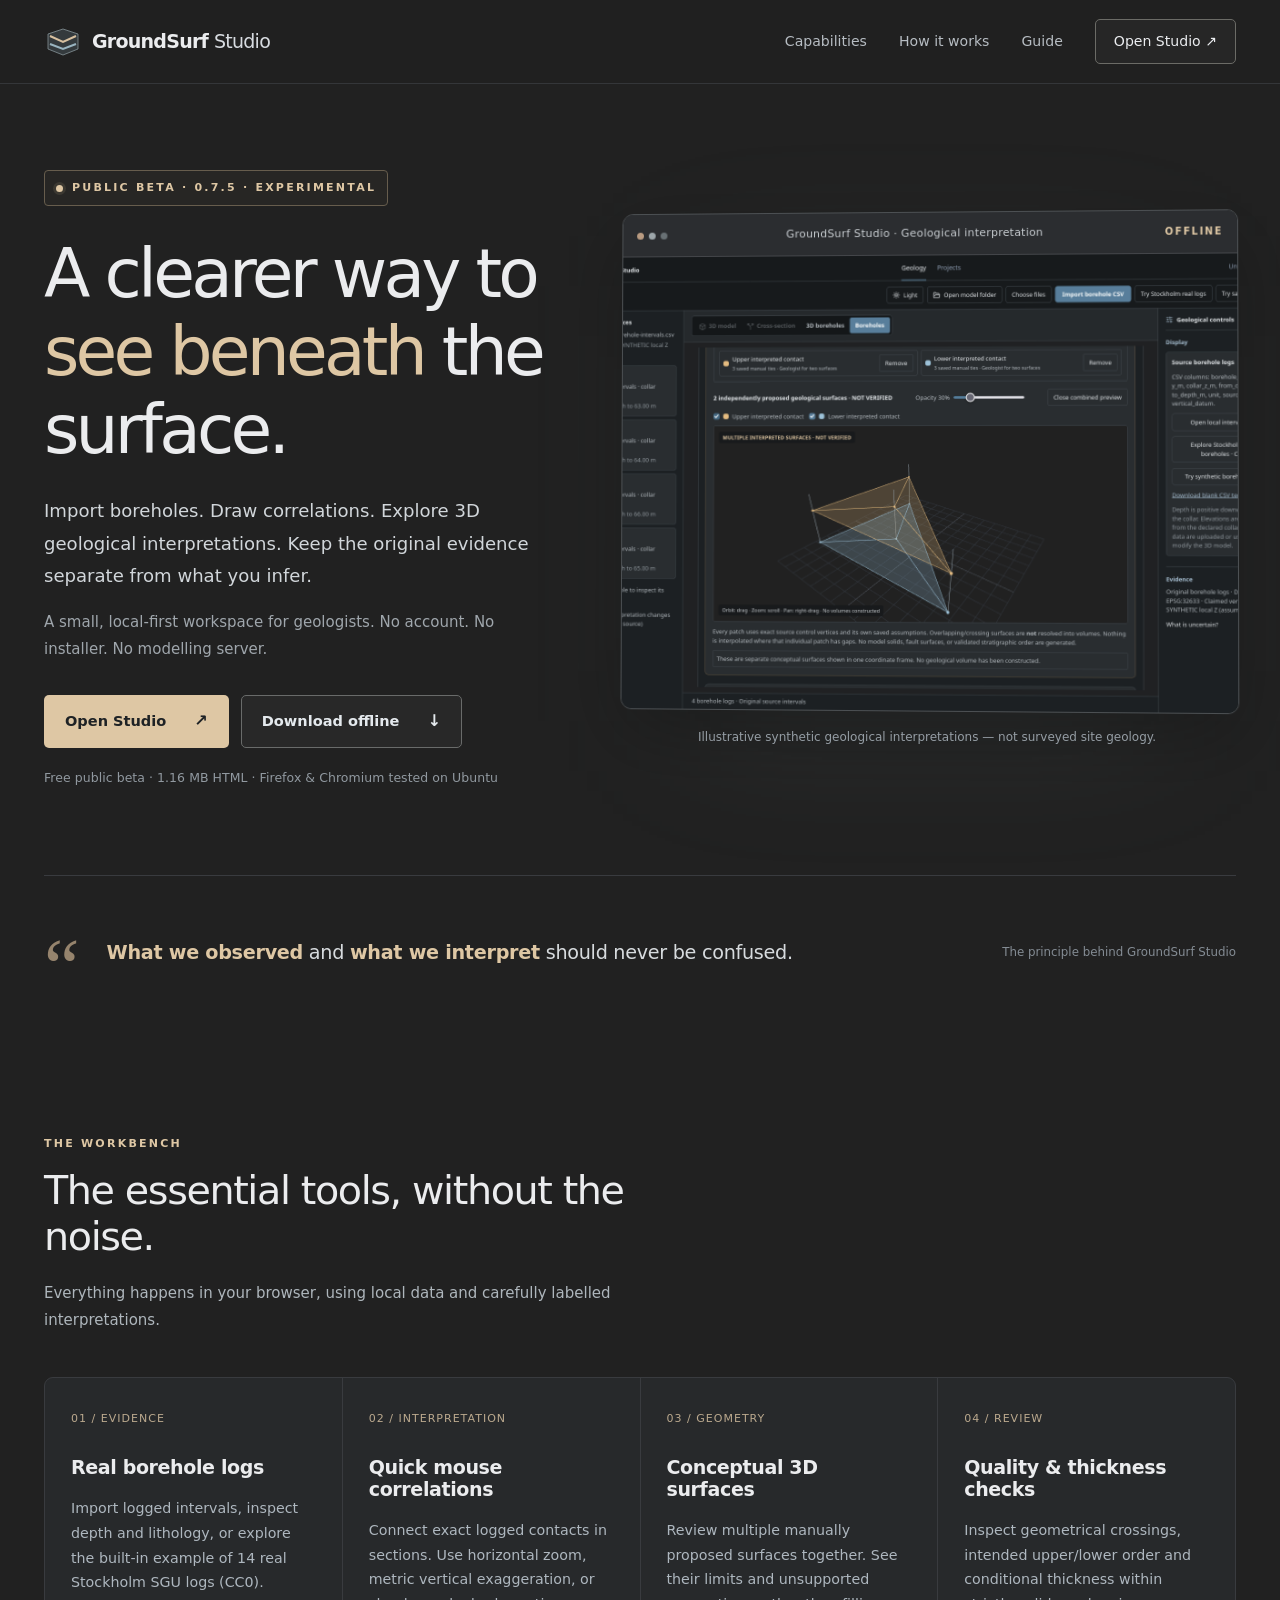
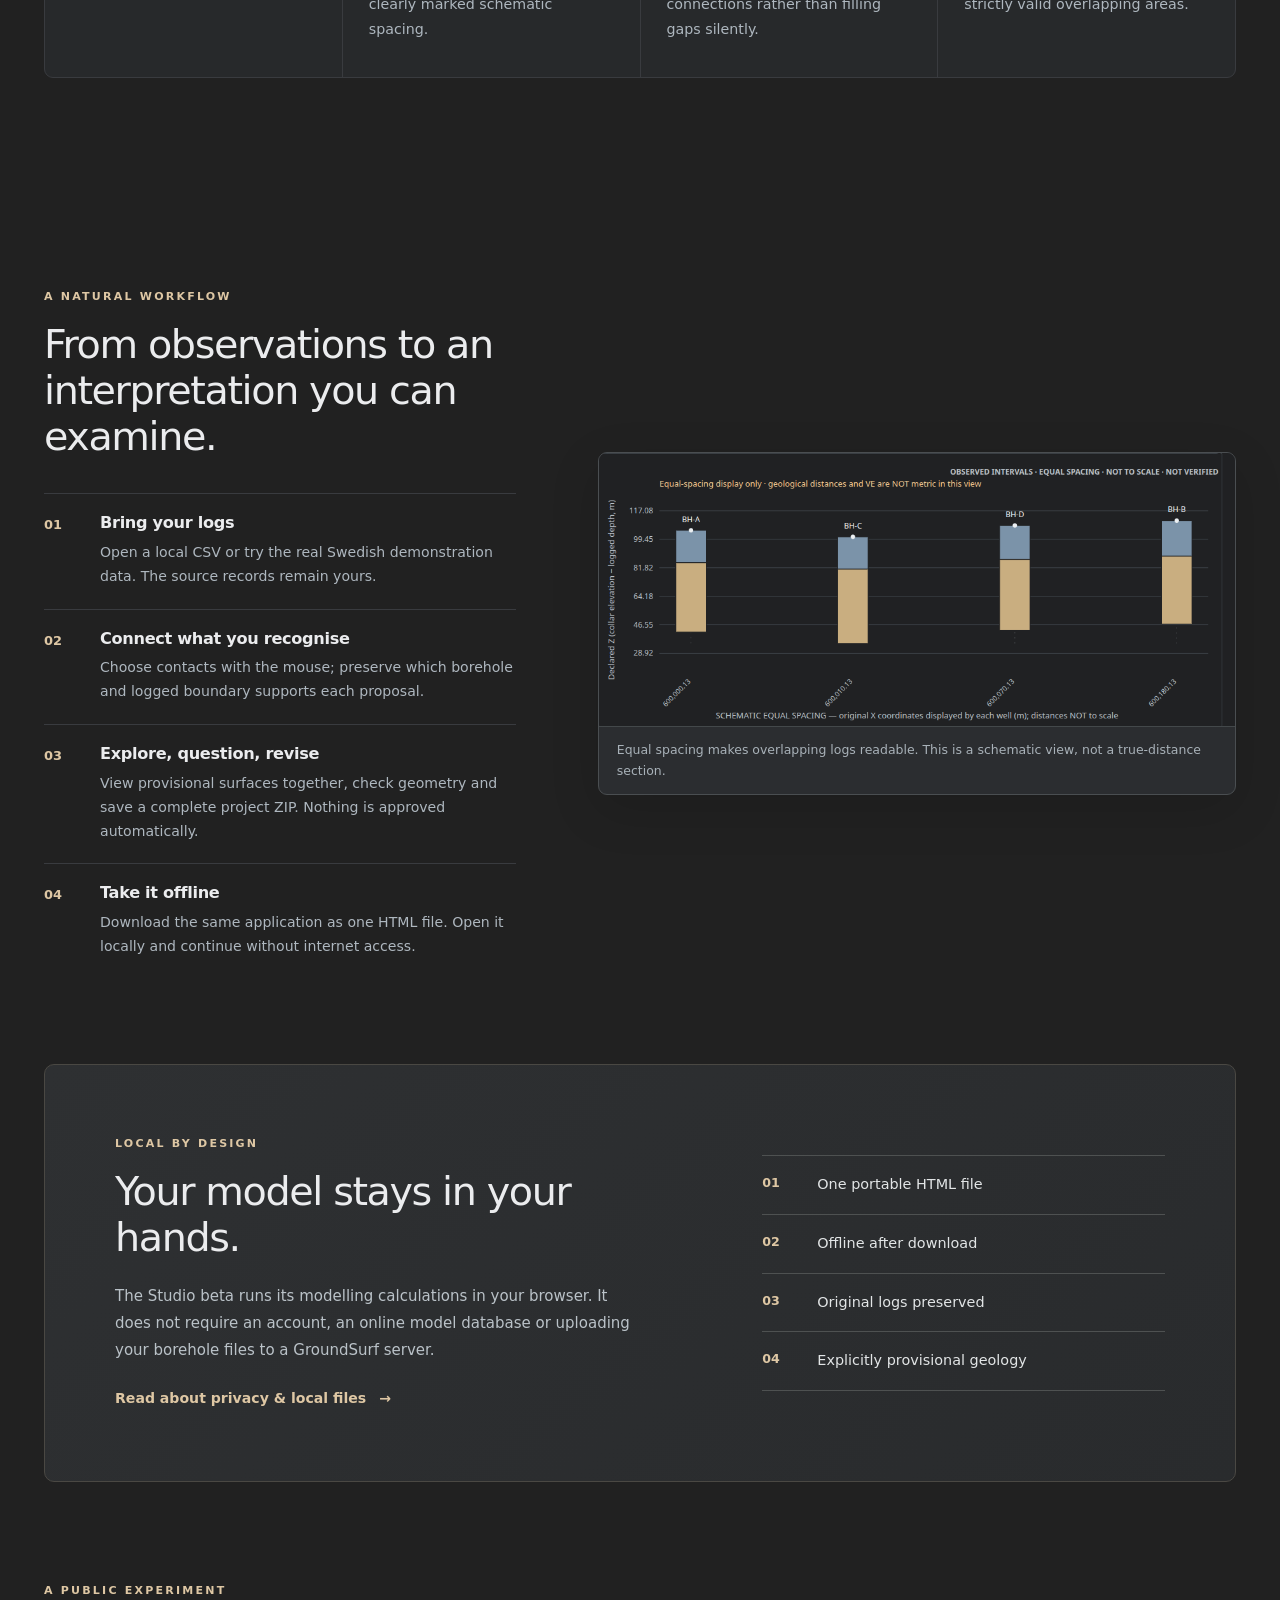
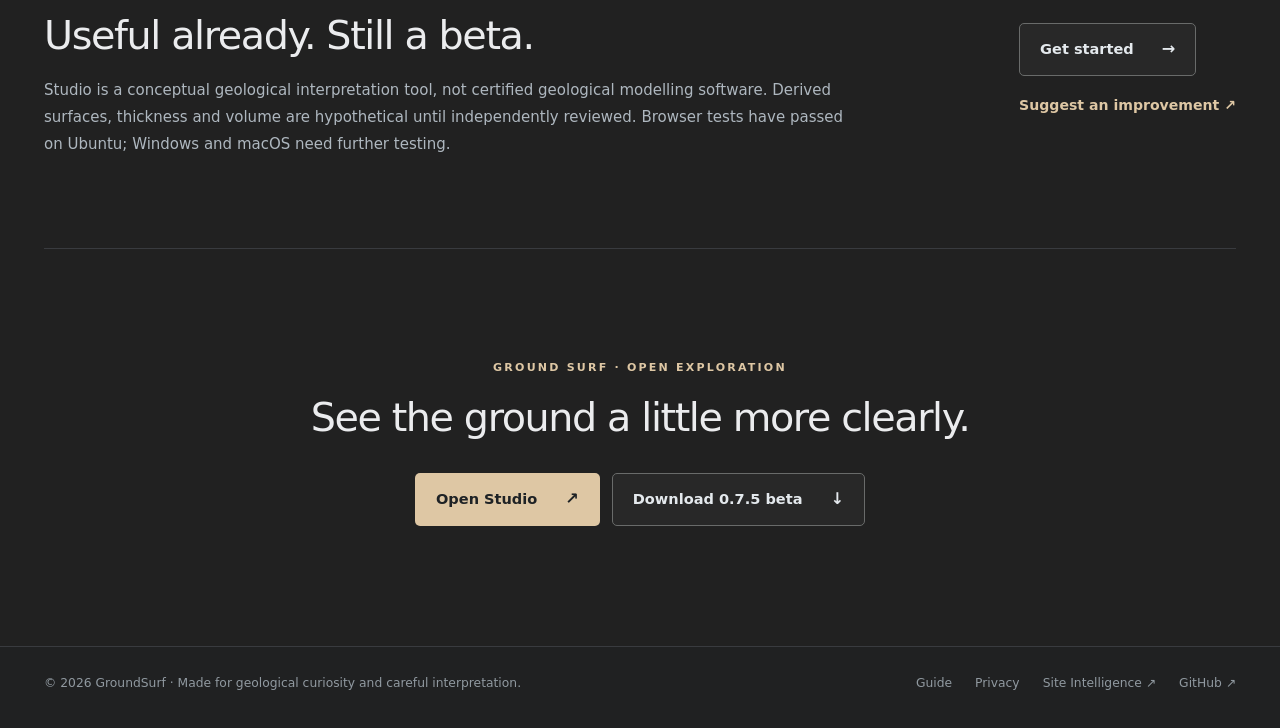
==== index.html @ 34f212cb "launch: GroundSurf Studio 0.7.5 public beta website and offline app" ====
<!doctype html>
<html lang="en">
<head>
  <meta charset="utf-8">
  <meta name="viewport" content="width=device-width,initial-scale=1">
  <meta name="color-scheme" content="dark">
  <meta name="theme-color" content="#212121">
  <meta name="description" content="GroundSurf Studio: a free, offline-first geological workbench for real boreholes, manual correlation, conceptual 3D surfaces and careful interpretation.">
  <meta property="og:type" content="website">
  <meta property="og:title" content="GroundSurf Studio — Geological modelling, made approachable">
  <meta property="og:description" content="A lightweight, offline-first geological interpretation workbench. Open in your browser or download one HTML file.">
  <title>GroundSurf Studio — Geological modelling, made approachable</title>
  <link rel="icon" href="assets/icon.svg" type="image/svg+xml">
  <link rel="stylesheet" href="assets/site.css">
</head>
<body>
  <a class="skip-link" href="#main">Skip to content</a>
  <header class="topbar">
    <div class="shell nav-shell">
      <a class="brand" href="./" aria-label="GroundSurf Studio home">
        <span class="brand-mark" aria-hidden="true"><svg viewBox="0 0 38 38" width="38" height="38"><path d="M4 11 19 6l15 5v15l-15 6L4 26z" fill="#343a3d" stroke="#879399" stroke-width=".8"/><path d="m6 13 13 6 13-6" stroke="#d7c0a0" stroke-width="2" fill="none"/><path d="m6 21 13 5 13-5" stroke="#99b4c0" stroke-width="2" fill="none"/></svg></span>
        <span class="brand-name">GroundSurf <span>Studio</span></span>
      </a>
      <nav class="nav-links" aria-label="Main navigation">
        <a href="#capabilities">Capabilities</a>
        <a href="#workflow">How it works</a>
        <a href="guide/">Guide</a>
        <a class="nav-launch" href="app/">Open Studio <span aria-hidden="true">↗</span></a>
      </nav>
    </div>
  </header>

  <main id="main">
    <section class="hero shell" aria-labelledby="hero-title">
      <div class="hero-text">
        <div class="eyebrow"><span class="status-dot" aria-hidden="true"></span> PUBLIC BETA · 0.7.5 · EXPERIMENTAL</div>
        <h1 id="hero-title">A clearer way to <em>see beneath</em> the surface.</h1>
        <p class="hero-lead">Import boreholes. Draw correlations. Explore 3D geological interpretations. Keep the original evidence separate from what you infer.</p>
        <p class="hero-aside">A small, local-first workspace for geologists. No account. No installer. No modelling server.</p>
        <div class="action-row">
          <a class="button button-primary" href="app/">Open Studio <span aria-hidden="true">↗</span></a>
          <a class="button button-secondary" download="GroundSurf-Studio-0.7.5-beta.html" href="download/GroundSurf-Studio-0.7.5-beta.html">Download offline <span aria-hidden="true">↓</span></a>
        </div>
        <p class="micro">Free public beta · 1.16 MB HTML · Firefox &amp; Chromium tested on Ubuntu</p>
      </div>
      <div class="hero-visual" aria-label="GroundSurf Studio preview">
        <div class="visual-window">
          <div class="window-bar"><span class="traffic-dots" aria-hidden="true"><i></i><i></i><i></i></span><span>GroundSurf Studio · Geological interpretation</span><span class="window-state">OFFLINE</span></div>
          <img src="assets/hero-surfaces.png" alt="Screenshot of GroundSurf Studio displaying separate conceptual geological surfaces, geometry warnings and thickness analysis in its dark interface." width="1570" height="1000" loading="eager" decoding="async">
        </div>
        <p class="visual-caption">Illustrative synthetic geological interpretations — not surveyed site geology.</p>
      </div>
    </section>

    <div class="shell separator" role="presentation"></div>
    <section class="principle shell" aria-label="Studio principle">
      <span class="quote-symbol" aria-hidden="true">“</span>
      <p><strong>What we observed</strong> and <strong>what we interpret</strong> should never be confused.</p>
      <span class="principle-aside">The principle behind GroundSurf Studio</span>
    </section>

    <section class="section shell" id="capabilities" aria-labelledby="capabilities-title">
      <div class="section-heading"><p class="overline">THE WORKBENCH</p><h2 id="capabilities-title">The essential tools, without the noise.</h2><p>Everything happens in your browser, using local data and carefully labelled interpretations.</p></div>
      <div class="feature-grid">
        <article class="feature"><span class="feature-index">01 / Evidence</span><h3>Real borehole logs</h3><p>Import logged intervals, inspect depth and lithology, or explore the built-in example of 14 real Stockholm SGU logs (CC0).</p></article>
        <article class="feature"><span class="feature-index">02 / Interpretation</span><h3>Quick mouse correlations</h3><p>Connect exact logged contacts in sections. Use horizontal zoom, metric vertical exaggeration, or clearly marked schematic spacing.</p></article>
        <article class="feature"><span class="feature-index">03 / Geometry</span><h3>Conceptual 3D surfaces</h3><p>Review multiple manually proposed surfaces together. See their limits and unsupported connections rather than filling gaps silently.</p></article>
        <article class="feature"><span class="feature-index">04 / Review</span><h3>Quality &amp; thickness checks</h3><p>Inspect geometrical crossings, intended upper/lower order and conditional thickness within strictly valid overlapping areas.</p></article>
      </div>
    </section>

    <section class="section section-split shell" id="workflow" aria-labelledby="workflow-title">
      <div class="split-copy">
        <p class="overline">A NATURAL WORKFLOW</p>
        <h2 id="workflow-title">From observations to an interpretation you can examine.</h2>
        <div class="step"><span>01</span><div><h3>Bring your logs</h3><p>Open a local CSV or try the real Swedish demonstration data. The source records remain yours.</p></div></div>
        <div class="step"><span>02</span><div><h3>Connect what you recognise</h3><p>Choose contacts with the mouse; preserve which borehole and logged boundary supports each proposal.</p></div></div>
        <div class="step"><span>03</span><div><h3>Explore, question, revise</h3><p>View provisional surfaces together, check geometry and save a complete project ZIP. Nothing is approved automatically.</p></div></div>
        <div class="step"><span>04</span><div><h3>Take it offline</h3><p>Download the same application as one HTML file. Open it locally and continue without internet access.</p></div></div>
      </div>
      <figure class="workflow-figure">
        <img src="assets/section-preview.png" alt="Example borehole correlation section with evenly spaced synthetic boreholes and the clear schematic, not-to-scale warning." loading="lazy" width="1000" height="540">
        <figcaption>Equal spacing makes overlapping logs readable. This is a schematic view, not a true-distance section.</figcaption>
      </figure>
    </section>

    <section class="section assurance shell" aria-labelledby="assurance-title">
      <div class="assurance-copy"><p class="overline">LOCAL BY DESIGN</p><h2 id="assurance-title">Your model stays in your hands.</h2><p>The Studio beta runs its modelling calculations in your browser. It does not require an account, an online model database or uploading your borehole files to a GroundSurf server.</p><a class="inline-link" href="privacy/">Read about privacy &amp; local files <span aria-hidden="true">→</span></a></div>
      <div class="assurance-points">
        <div><strong>01</strong><span>One portable HTML file</span></div>
        <div><strong>02</strong><span>Offline after download</span></div>
        <div><strong>03</strong><span>Original logs preserved</span></div>
        <div><strong>04</strong><span>Explicitly provisional geology</span></div>
      </div>
    </section>

    <section class="beta-note shell" aria-labelledby="beta-title">
      <div><p class="overline">A PUBLIC EXPERIMENT</p><h2 id="beta-title">Useful already. Still a beta.</h2><p>Studio is a conceptual geological interpretation tool, not certified geological modelling software. Derived surfaces, thickness and volume are hypothetical until independently reviewed. Browser tests have passed on Ubuntu; Windows and macOS need further testing.</p></div>
      <div class="beta-links"><a class="button button-secondary" href="guide/">Get started <span aria-hidden="true">→</span></a><a class="inline-link" href="https://github.com/wtzet-eng/groundsurf-studio-web/issues" target="_blank" rel="noopener noreferrer">Suggest an improvement ↗</a></div>
    </section>

    <section class="final-cta shell"><p class="overline">GROUND SURF · OPEN EXPLORATION</p><h2>See the ground a little more clearly.</h2><div class="action-row action-row-center"><a class="button button-primary" href="app/">Open Studio <span aria-hidden="true">↗</span></a><a class="button button-secondary" download="GroundSurf-Studio-0.7.5-beta.html" href="download/GroundSurf-Studio-0.7.5-beta.html">Download 0.7.5 beta <span aria-hidden="true">↓</span></a></div></section>
  </main>

  <footer class="footer"><div class="shell footer-content"><span>© <span id="year">2026</span> GroundSurf · Made for geological curiosity and careful interpretation.</span><nav aria-label="Footer navigation"><a href="guide/">Guide</a><a href="privacy/">Privacy</a><a href="https://groundsurf.net" target="_blank" rel="noopener noreferrer">Site Intelligence ↗</a><a href="https://github.com/wtzet-eng/groundsurf-studio-web" target="_blank" rel="noopener noreferrer">GitHub ↗</a></nav></div></footer>
</body>
</html>
---- assets/site.css ----
:root{color-scheme:dark;--ground:#212121;--ink:#ebecee;--muted:#b1b5bb;--quiet:#858c94;--line:#393b3f;--panel:#27292c;--panel2:#2d3034;--soft:#34383b;--sand:#dec7a4;--blue:#abc6d6;--shadow:0 24px 72px #00000040;font-family:Inter,"Segoe UI",system-ui,-apple-system,BlinkMacSystemFont,sans-serif;-webkit-font-smoothing:antialiased;text-rendering:optimizeLegibility;font-optical-sizing:auto}
*,*:before,*:after{box-sizing:border-box}
html{scroll-behavior:smooth;scroll-padding-top:90px}
body{margin:0;min-width:320px;background:var(--ground);color:var(--ink);line-height:1.65;font-size:15px}
h1,h2,h3,p,figure{margin:0}
h1,h2,h3{line-height:1.15;font-weight:530;letter-spacing:-.035em}
h1{font-size:clamp(3rem,5.3vw,5.8rem);letter-spacing:-.055em}
h2{font-size:clamp(2rem,3.1vw,3.25rem)}
h3{font-size:1.19rem;letter-spacing:-.02em}
a{color:inherit;text-decoration:none}
a:hover{text-decoration:none}
button,input,select{font:inherit}
a:focus-visible,button:focus-visible{outline:2px solid var(--sand);outline-offset:4px;border-radius:4px}
img{max-width:100%;height:auto;display:block}
.shell{width:min(1230px,calc(100% - 88px));margin-inline:auto}
.skip-link{position:absolute;z-index:100;transform:translateY(-130%);top:10px;left:20px;background:var(--sand);color:#1c1c1c;padding:8px 12px}.skip-link:focus{transform:none}
.topbar{border-bottom:1px solid #343639;background:#212121eb;position:sticky;z-index:50;top:0;backdrop-filter:blur(18px)}
.nav-shell{min-height:83px;display:flex;align-items:center;justify-content:space-between;gap:35px}
.brand{display:inline-flex;align-items:center;gap:10px;flex-shrink:0}.brand-mark{display:grid;place-items:center}.brand-name{font-size:1.19rem;letter-spacing:-.04em;font-weight:650}.brand-name span{font-weight:390;color:#d7dbe0}
.nav-links{display:flex;align-items:center;gap:32px;color:#b7bdc3;font-size:.88rem}
.nav-links a{white-space:nowrap;transition:color .2s}.nav-links a:hover,.footer a:hover,.inline-link:hover{color:var(--sand)}
.nav-links .nav-launch{color:#ebedf0;border:1px solid #6b6b66;padding:10px 18px;border-radius:5px;background:#ffffff07}
.nav-links .nav-launch:hover{border-color:var(--sand);color:var(--sand)}
.hero{padding-top:86px;padding-bottom:87px;display:grid;grid-template-columns: .91fr 1.09fr;gap:58px;align-items:center;min-height:690px}
.hero-text{max-width:570px}.eyebrow,.overline{letter-spacing:.2em;text-transform:uppercase;font-size:.69rem;font-weight:650;color:var(--sand)}
.eyebrow{display:inline-flex;align-items:center;gap:9px;padding:8px 11px;border-radius:4px;border:1px solid #675d4d;background:#4b433526;margin-bottom:29px}
.status-dot{display:inline-block;width:7px;height:7px;border-radius:50%;background:var(--sand);box-shadow:0 0 0 3px #d2bc991d}
.hero h1 em{font-style:normal;color:var(--sand)}.hero-lead{font-size:1.13rem;color:#d1d6da;max-width:520px;line-height:1.8;margin-top:26px}
.hero-aside{color:#9fa6ac;margin-top:16px;line-height:1.8;max-width:470px}
.action-row{display:flex;align-items:center;flex-wrap:wrap;gap:12px;margin-top:32px}
.button{min-height:47px;display:inline-flex;align-items:center;justify-content:center;gap:28px;padding:12px 20px;border-radius:5px;font-size:.91rem;font-weight:620;transition:transform .18s,background-color .18s,border-color .18s,box-shadow .18s;border:1px solid transparent;white-space:nowrap}
.button span{font-size:1.11em}.button:hover{transform:translateY(-2px);box-shadow:0 5px 18px #0002}
.button-primary{background:var(--sand);color:#1e2225}.button-primary:hover{background:#f1ddbd}
.button-secondary{background:#ffffff08;color:#e4e9ed;border-color:#696b6a}.button-secondary:hover{border-color:#c7b9a1;background:#ffffff0e}
.micro{font-size:.78rem;color:#9199a0;margin-top:20px;letter-spacing:.005em}
.hero-visual{min-width:0;position:relative}.hero-visual:before{content:"";position:absolute;inset:14% 10% 5%;background:#a4c0bf19;filter:blur(75px);pointer-events:none}
.visual-window{background:#17191a;position:relative;border:1px solid #4c5053;border-radius:11px;box-shadow:var(--shadow);overflow:hidden;transform:perspective(1600px) rotateY(-3deg) rotateX(1deg)}
.window-bar{height:43px;background:#2b2d30;border-bottom:1px solid #44464a;display:flex;align-items:center;justify-content:space-between;gap:10px;padding:0 14px;font-size:.68rem;color:#c8cdd1;letter-spacing:.025em}
.traffic-dots{display:flex;gap:5px}.traffic-dots i{display:block;width:7px;height:7px;border-radius:100%;background:#687074}.traffic-dots i:first-child{background:#b99b81}.traffic-dots i:nth-child(2){background:#9da6aa}
.window-state{font-weight:700;font-size:.61rem;letter-spacing:.16em;color:var(--sand)}
.visual-window img{height:455px;width:100%;object-fit:cover;object-position:center top;filter:saturate(.9)}
.visual-caption{position:relative;margin-top:17px;font-size:.75rem;color:#959da4;text-align:center}
.separator{height:1px;background:var(--line)}
.principle{min-height:154px;display:flex;align-items:center;gap:27px;color:#d7dbde}
.quote-symbol{font-family:Georgia,serif;font-size:5rem;color:#96846d;line-height:0;margin-top:28px}
.principle p{font-size:clamp(1.03rem,1.5vw,1.32rem);letter-spacing:-.015em;font-weight:320}.principle strong{font-weight:640;color:var(--sand)}
.principle-aside{margin-left:auto;font-size:.74rem;color:#848c94;white-space:nowrap}
.section{padding-top:105px;padding-bottom:105px}
.section-heading{max-width:710px;margin-bottom:43px}.section-heading h2{margin-top:15px;max-width:640px}.section-heading>p:last-child{color:#aeb6bc;line-height:1.8;margin-top:20px;max-width:580px}
.feature-grid{display:grid;grid-template-columns:repeat(4,minmax(0,1fr));gap:1px;background:var(--line);border:1px solid var(--line);border-radius:9px;overflow:hidden}
.feature{padding:32px 26px 35px;background:#27292b;min-height:276px}
.feature-index{font-size:.69rem;letter-spacing:.09em;text-transform:uppercase;color:#bba98e;display:block;margin-bottom:29px}
.feature h3{font-weight:600;margin-bottom:17px}.feature p{color:#aeb7bf;line-height:1.75;font-size:.89rem}
.section-split{display:grid;grid-template-columns:.85fr 1.15fr;gap:82px;align-items:center}
.split-copy h2{margin-top:16px;margin-bottom:34px;max-width:460px}
.step{display:grid;grid-template-columns:40px 1fr;gap:16px;border-top:1px solid var(--line);padding-top:20px;margin-top:20px}
.step>span{font-size:.81rem;color:var(--sand);font-weight:700}.step h3{font-size:1.01rem;font-weight:600;margin-bottom:8px}.step p{font-size:.88rem;color:#aeb7bf;max-width:460px;line-height:1.7}
.workflow-figure{border:1px solid #4a4e51;background:#2b2d30;border-radius:9px;overflow:hidden;box-shadow:0 15px 50px #0002}
.workflow-figure img{width:100%;max-height:480px;object-fit:cover;object-position:left center}
.workflow-figure figcaption{border-top:1px solid #43484a;padding:13px 18px;color:#a8b1b8;font-size:.78rem}
.assurance{padding:70px;display:grid;grid-template-columns:1.25fr .9fr;gap:88px;border:1px solid #4a4843;border-radius:10px;background:linear-gradient(140deg,#2e3032,#292b2d)}
.assurance h2{margin-top:16px}.assurance p:not(.overline){max-width:515px;color:#bac2c8;margin-top:23px;line-height:1.8}
.inline-link{display:inline-flex;gap:13px;align-items:center;color:var(--sand);font-weight:600;font-size:.88rem;margin-top:23px}
.assurance-points{align-self:center;display:grid;gap:0}.assurance-points div{display:grid;grid-template-columns:48px 1fr;gap:7px;padding:17px 0;border-bottom:1px solid #4e5151}.assurance-points div:first-child{border-top:1px solid #4e5151}.assurance-points strong{color:var(--sand);font-size:.79rem}.assurance-points span{font-size:.9rem;color:#e2e5e6}
.beta-note{margin-top:100px;display:grid;grid-template-columns:1fr auto;gap:45px;align-items:center;padding-bottom:90px}.beta-note h2{margin-top:13px}.beta-note p:last-child{color:#aeb7bf;max-width:800px;margin-top:18px;line-height:1.8}
.beta-links{display:flex;flex-direction:column;gap:14px;align-items:flex-start}.beta-links .inline-link{margin-top:4px}
.final-cta{border-top:1px solid var(--line);text-align:center;padding:110px 0 120px}.final-cta h2{max-width:710px;margin:18px auto 0}.action-row-center{justify-content:center}
.footer{border-top:1px solid var(--line);padding:26px 0 35px;background:#202122}
.footer-content{display:flex;align-items:center;justify-content:space-between;gap:30px;font-size:.77rem;color:#9099a0}
.footer-content nav{display:flex;gap:23px;flex-wrap:wrap}
.content-page{padding:68px 0 105px;max-width:880px}.content-page h1{font-size:clamp(2.7rem,5vw,4.4rem);margin:16px 0 23px}
.content-page .intro{font-size:1.12rem;line-height:1.85;color:#c7ced4;max-width:740px;margin-bottom:36px}
.content-page h2{font-size:1.72rem;margin:50px 0 16px;border-top:1px solid #3e4145;padding-top:35px}
.content-page h3{font-size:1.13rem;margin:28px 0 12px}
.content-page p,.content-page li{color:#bac2c8;line-height:1.9}
.content-page p{margin:12px 0 17px}
.content-page ol,.content-page ul{padding-left:24px;margin:14px 0 22px}
.content-page li{margin:8px 0}
.content-page a:not(.button):not(.brand){color:var(--sand);text-decoration:underline;text-underline-offset:3px}
.callout{border:1px solid #655d4f;border-radius:7px;background:#2f302f;padding:20px 24px;margin:24px 0;color:#e6d7be}
.callout p{margin:0}
.code-note{font: .87rem/1.8 ui-monospace,SFMono-Regular,Consolas,monospace;background:#161819;border:1px solid var(--line);padding:18px;border-radius:7px;overflow-wrap:anywhere;color:#c9d7e0}
@media(max-width:1150px){.hero{gap:35px}.feature{padding:27px 20px}.section-split{gap:45px}.assurance{padding:50px;gap:45px}.principle-aside{display:none}}
@media(max-width:920px){.shell{width:min(100% - 48px,1230px)}.hero{grid-template-columns:1fr;min-height:unset;padding:70px 0}.hero-text{max-width:690px}.hero h1{max-width:750px}.hero-visual{max-width:800px}.visual-window{transform:none}.feature-grid{grid-template-columns:repeat(2,1fr)}.feature{min-height:unset}.section-split{grid-template-columns:1fr}.workflow-figure{max-width:850px}.assurance{grid-template-columns:1fr;gap:25px}.beta-note{grid-template-columns:1fr}.beta-links{flex-direction:row;align-items:center}.nav-links{gap:16px}}
@media(max-width:640px){.shell{width:calc(100% - 36px)}.nav-shell{min-height:76px;flex-wrap:wrap;gap:10px;padding:13px 0}.brand-name{font-size:1.08rem}.brand-mark svg{width:33px;height:33px}.nav-links{gap:14px;font-size:.75rem;width:100%;justify-content:space-between}.nav-links>a:nth-child(2){display:none}.nav-links .nav-launch{padding:7px 11px}.hero{padding:55px 0 55px;gap:35px}.eyebrow{margin-bottom:22px}.hero h1{font-size:clamp(2.7rem,9.2vw,4rem)}.hero-lead{font-size:1.03rem}.action-row{align-items:stretch}.action-row .button{width:100%;justify-content:space-between}.visual-window img{height:280px}.window-bar{font-size:.6rem;padding:0 9px}.window-state{display:none}.principle{min-height:130px;gap:16px}.principle p{font-size:.98rem}.quote-symbol{font-size:3rem}.section{padding:65px 0}.feature-grid{grid-template-columns:1fr}.feature{padding:25px 26px}.feature-index{margin-bottom:16px}.section-split{gap:35px}.assurance{padding:30px 24px}.beta-note{margin-top:65px;padding-bottom:70px}.beta-links{flex-direction:column;align-items:flex-start}.final-cta{padding:70px 0 85px}.footer-content{flex-direction:column;align-items:flex-start;gap:15px}.footer-content nav{gap:18px}.content-page{padding-top:40px}.content-page h2{margin-top:32px;padding-top:30px}}
@media(prefers-reduced-motion:reduce){html{scroll-behavior:auto}.button,.nav-links a{transition:none}.button:hover{transform:none}}
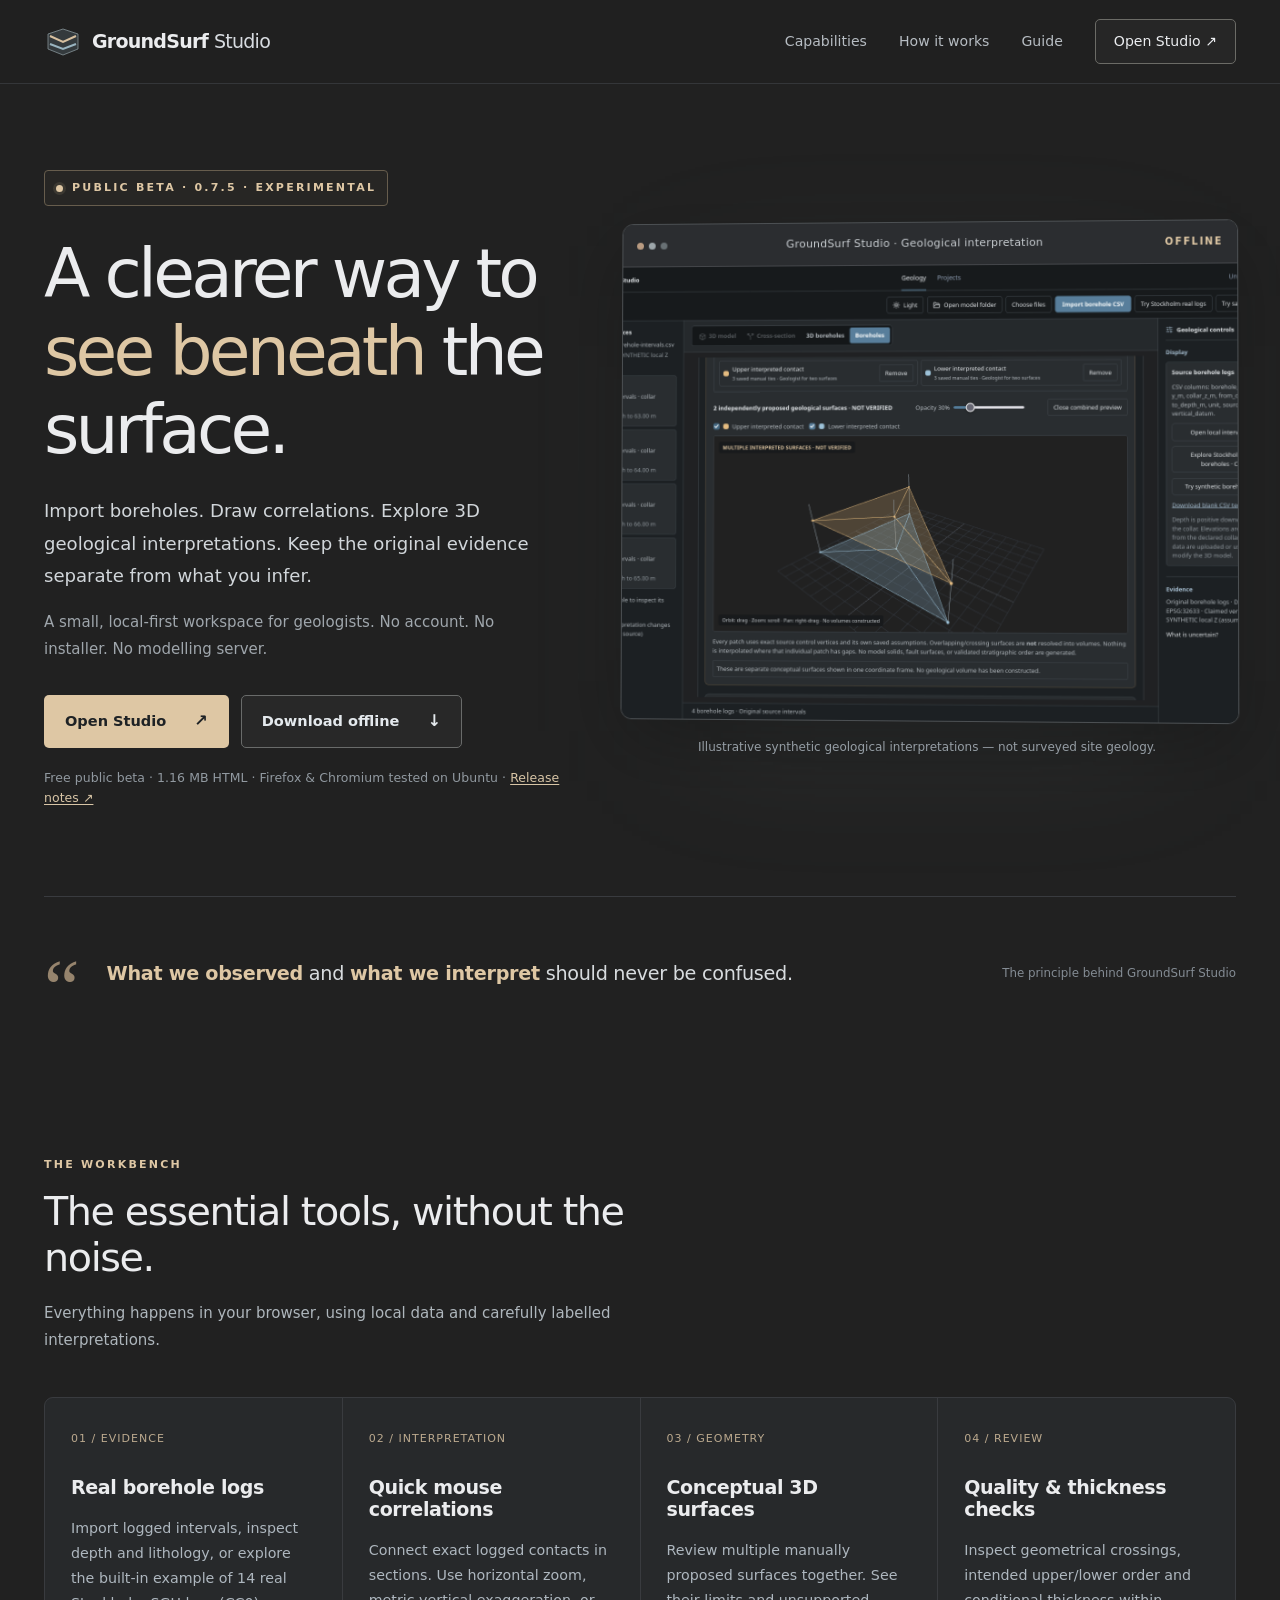
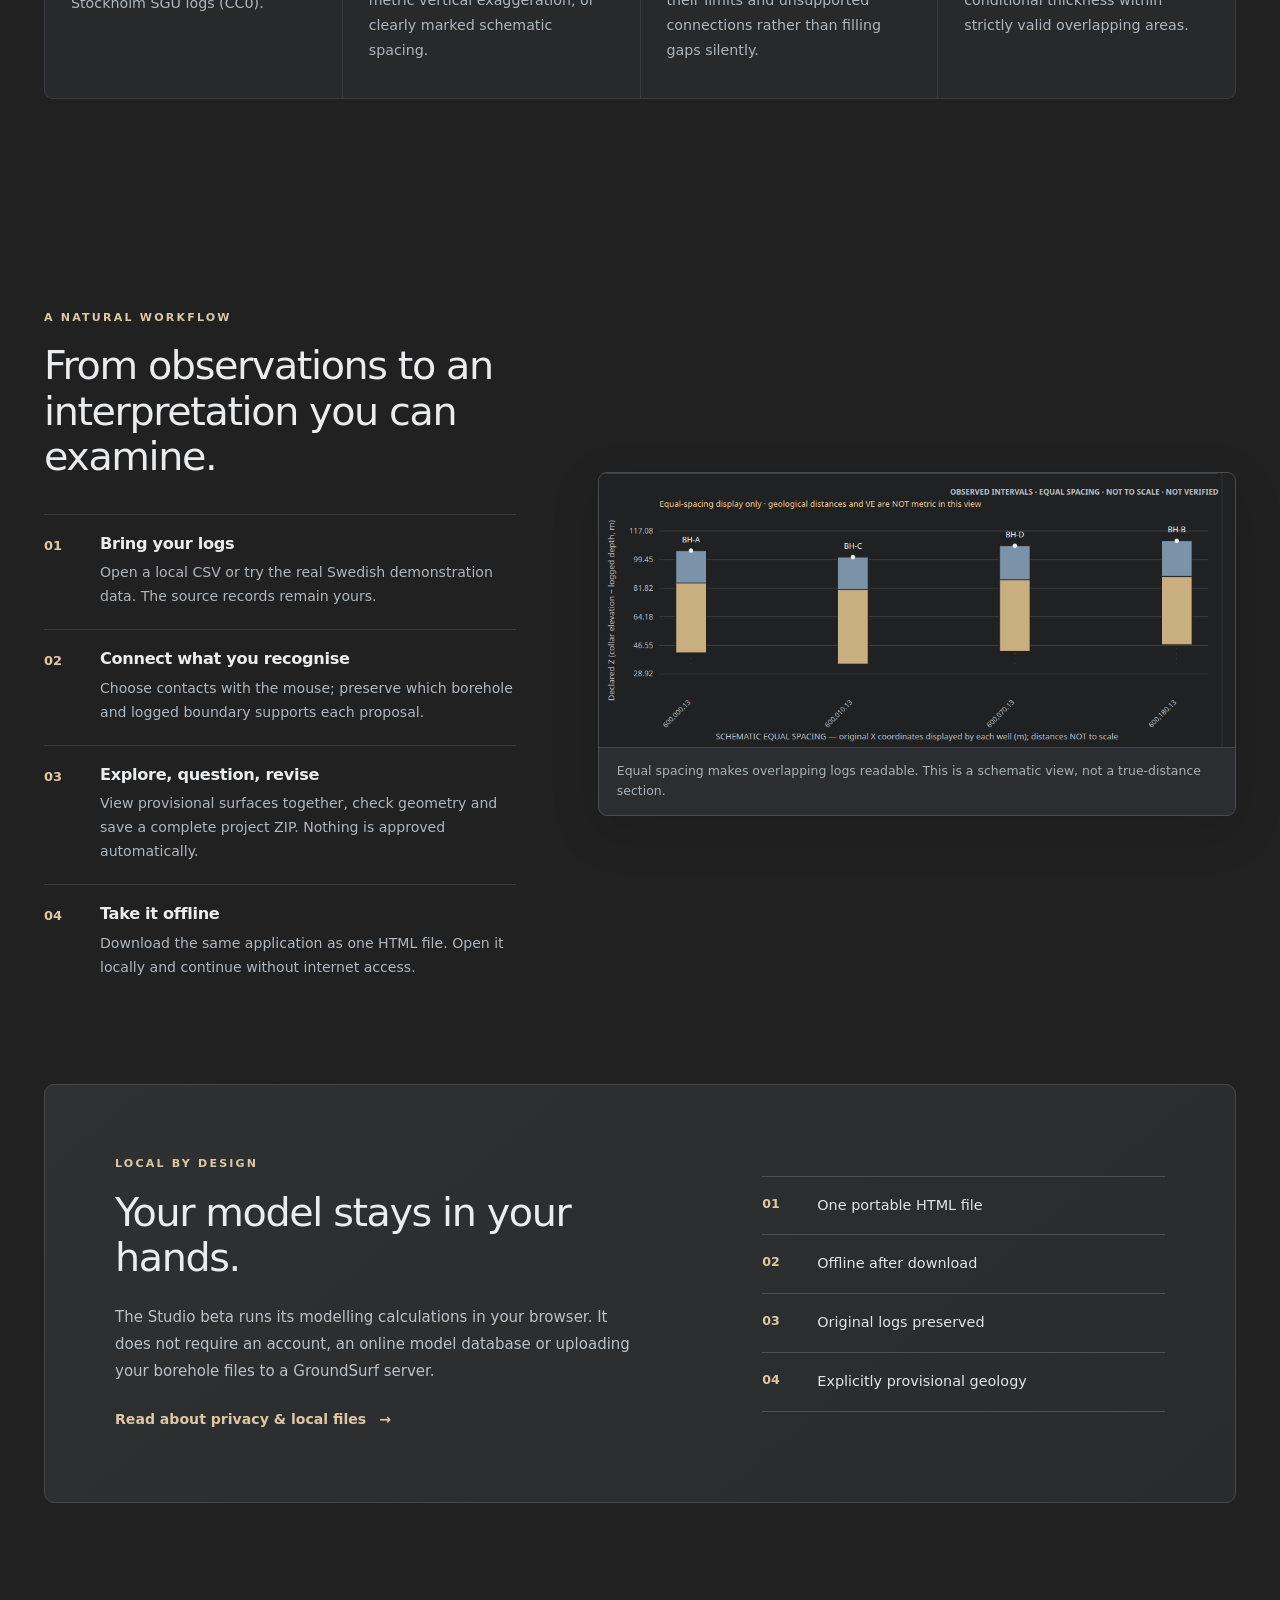
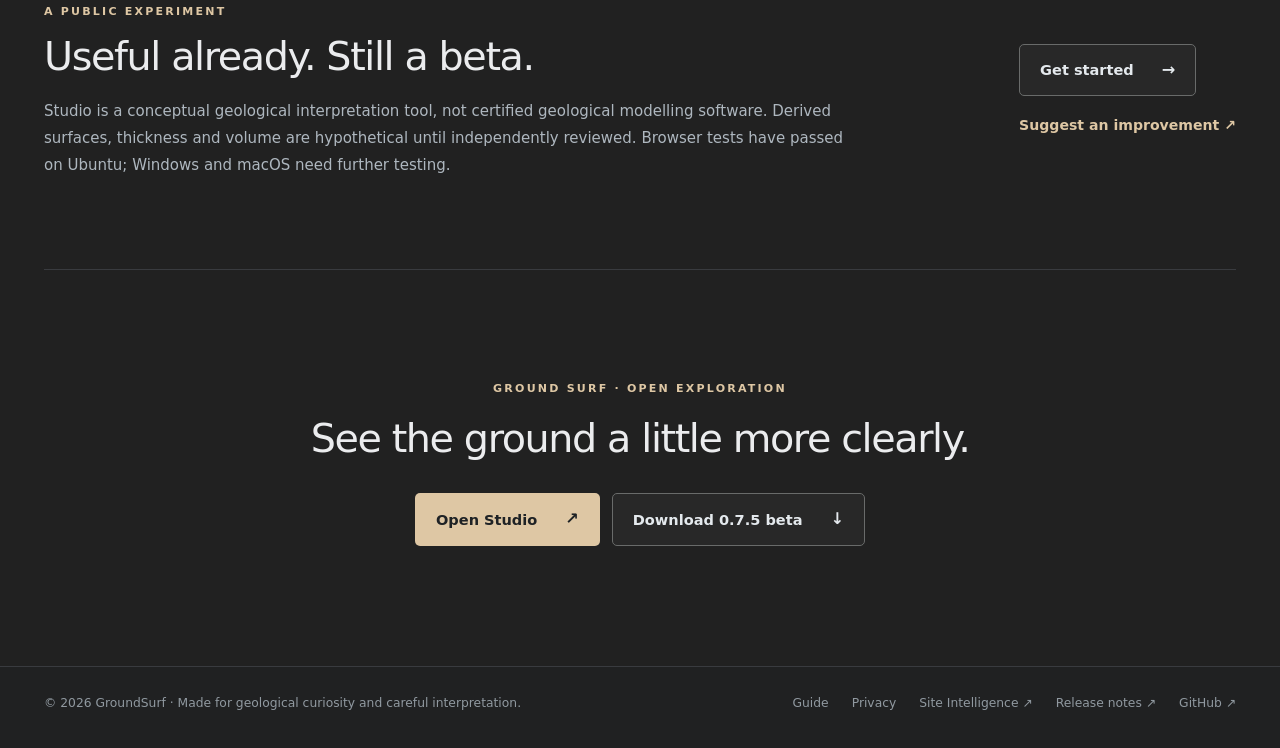
==== commit 123fac29: "docs: public beta release notes, integrity hash and sitemap" ====
--- a/index.html
+++ b/index.html
@@ -41,7 +41,7 @@
           <a class="button button-primary" href="app/">Open Studio <span aria-hidden="true">↗</span></a>
           <a class="button button-secondary" download="GroundSurf-Studio-0.7.5-beta.html" href="download/GroundSurf-Studio-0.7.5-beta.html">Download offline <span aria-hidden="true">↓</span></a>
         </div>
-        <p class="micro">Free public beta · 1.16 MB HTML · Firefox &amp; Chromium tested on Ubuntu</p>
+        <p class="micro">Free public beta · 1.16 MB HTML · Firefox &amp; Chromium tested on Ubuntu · <a class="inline-release" href="https://github.com/wtzet-eng/groundsurf-studio-web/releases/tag/v0.7.5-beta.1">Release notes ↗</a></p>
       </div>
       <div class="hero-visual" aria-label="GroundSurf Studio preview">
         <div class="visual-window">
@@ -102,6 +102,6 @@
     <section class="final-cta shell"><p class="overline">GROUND SURF · OPEN EXPLORATION</p><h2>See the ground a little more clearly.</h2><div class="action-row action-row-center"><a class="button button-primary" href="app/">Open Studio <span aria-hidden="true">↗</span></a><a class="button button-secondary" download="GroundSurf-Studio-0.7.5-beta.html" href="download/GroundSurf-Studio-0.7.5-beta.html">Download 0.7.5 beta <span aria-hidden="true">↓</span></a></div></section>
   </main>
 
-  <footer class="footer"><div class="shell footer-content"><span>© <span id="year">2026</span> GroundSurf · Made for geological curiosity and careful interpretation.</span><nav aria-label="Footer navigation"><a href="guide/">Guide</a><a href="privacy/">Privacy</a><a href="https://groundsurf.net" target="_blank" rel="noopener noreferrer">Site Intelligence ↗</a><a href="https://github.com/wtzet-eng/groundsurf-studio-web" target="_blank" rel="noopener noreferrer">GitHub ↗</a></nav></div></footer>
+  <footer class="footer"><div class="shell footer-content"><span>© <span id="year">2026</span> GroundSurf · Made for geological curiosity and careful interpretation.</span><nav aria-label="Footer navigation"><a href="guide/">Guide</a><a href="privacy/">Privacy</a><a href="https://groundsurf.net" target="_blank" rel="noopener noreferrer">Site Intelligence ↗</a><a href="https://github.com/wtzet-eng/groundsurf-studio-web/releases/tag/v0.7.5-beta.1" target="_blank" rel="noopener noreferrer">Release notes ↗</a><a href="https://github.com/wtzet-eng/groundsurf-studio-web" target="_blank" rel="noopener noreferrer">GitHub ↗</a></nav></div></footer>
 </body>
 </html>
--- a/assets/site.css
+++ b/assets/site.css
@@ -32,7 +32,7 @@
 .button span{font-size:1.11em}.button:hover{transform:translateY(-2px);box-shadow:0 5px 18px #0002}
 .button-primary{background:var(--sand);color:#1e2225}.button-primary:hover{background:#f1ddbd}
 .button-secondary{background:#ffffff08;color:#e4e9ed;border-color:#696b6a}.button-secondary:hover{border-color:#c7b9a1;background:#ffffff0e}
-.micro{font-size:.78rem;color:#9199a0;margin-top:20px;letter-spacing:.005em}
+.micro{font-size:.78rem;color:#9199a0;margin-top:20px;letter-spacing:.005em}.inline-release{color:#d8c5a6;text-decoration:underline;text-underline-offset:2px}.inline-release:hover{color:#f5dfbc}
 .hero-visual{min-width:0;position:relative}.hero-visual:before{content:"";position:absolute;inset:14% 10% 5%;background:#a4c0bf19;filter:blur(75px);pointer-events:none}
 .visual-window{background:#17191a;position:relative;border:1px solid #4c5053;border-radius:11px;box-shadow:var(--shadow);overflow:hidden;transform:perspective(1600px) rotateY(-3deg) rotateX(1deg)}
 .window-bar{height:43px;background:#2b2d30;border-bottom:1px solid #44464a;display:flex;align-items:center;justify-content:space-between;gap:10px;padding:0 14px;font-size:.68rem;color:#c8cdd1;letter-spacing:.025em}
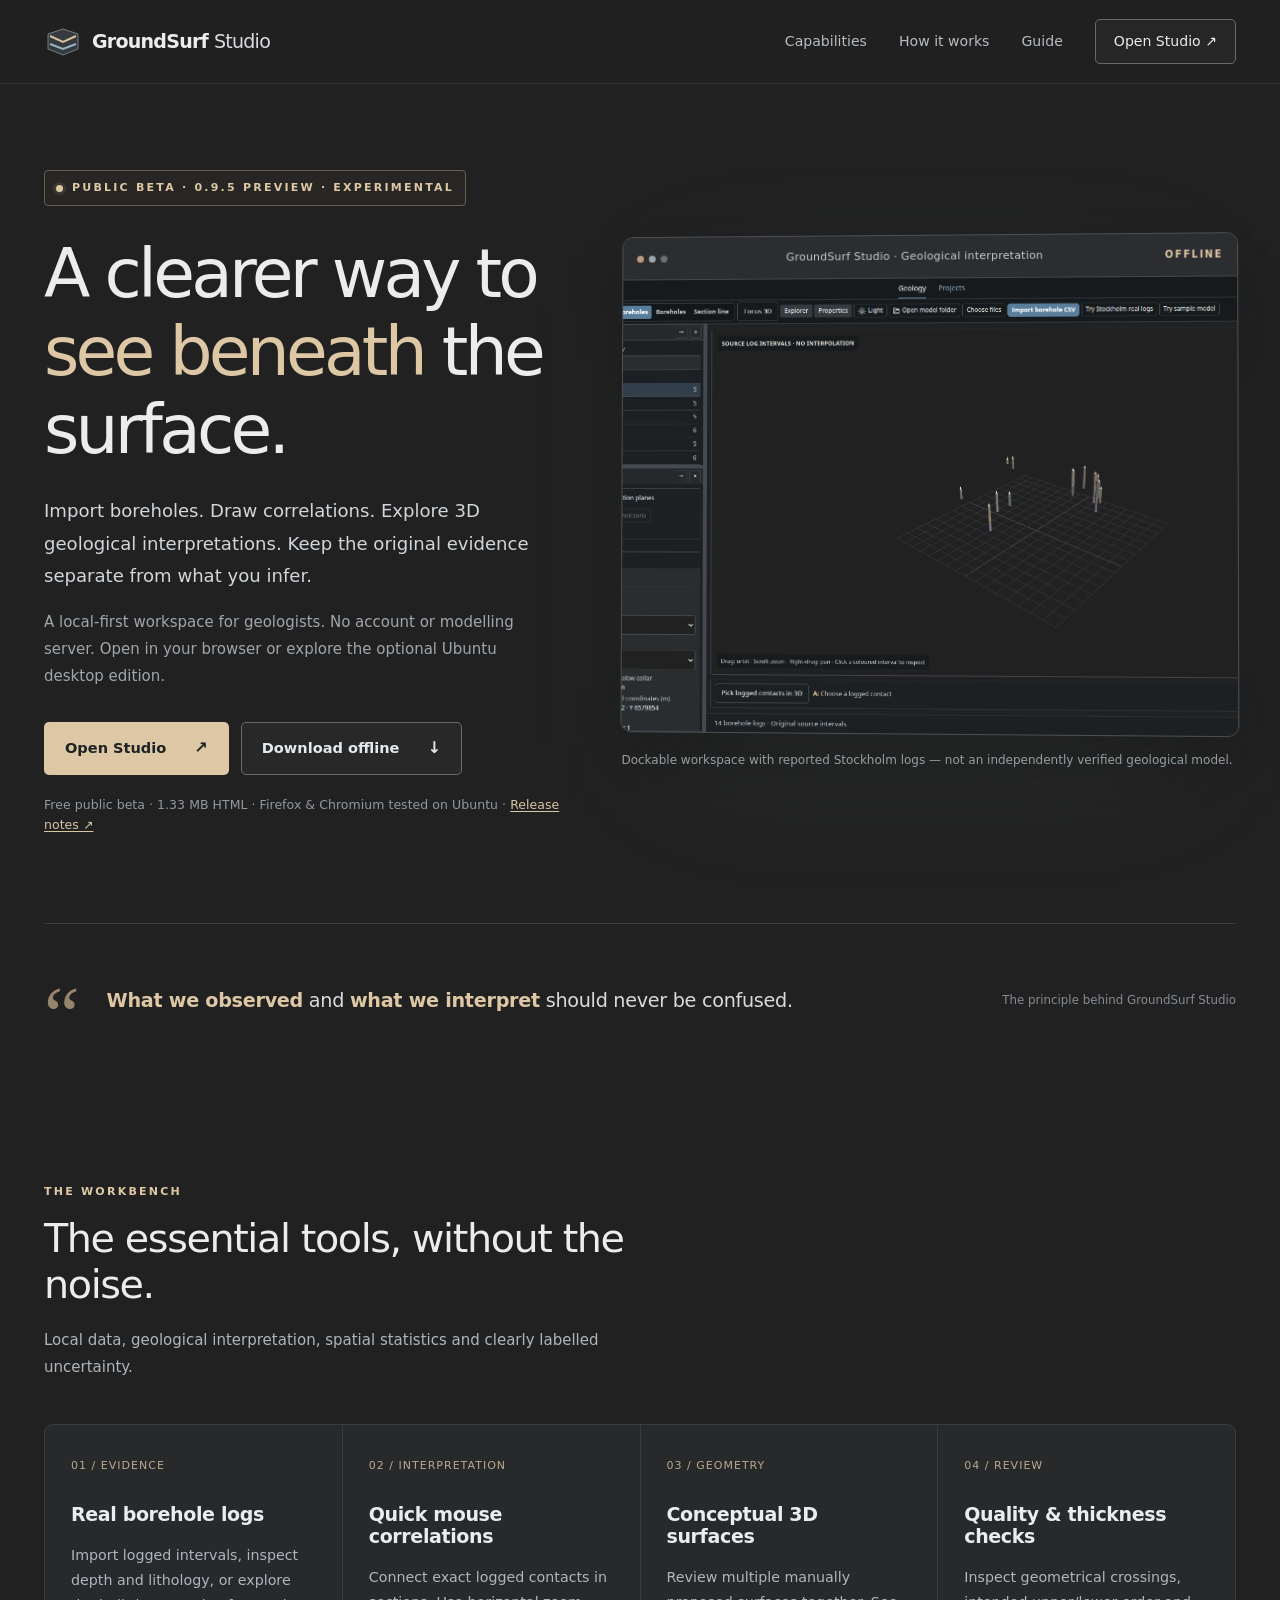
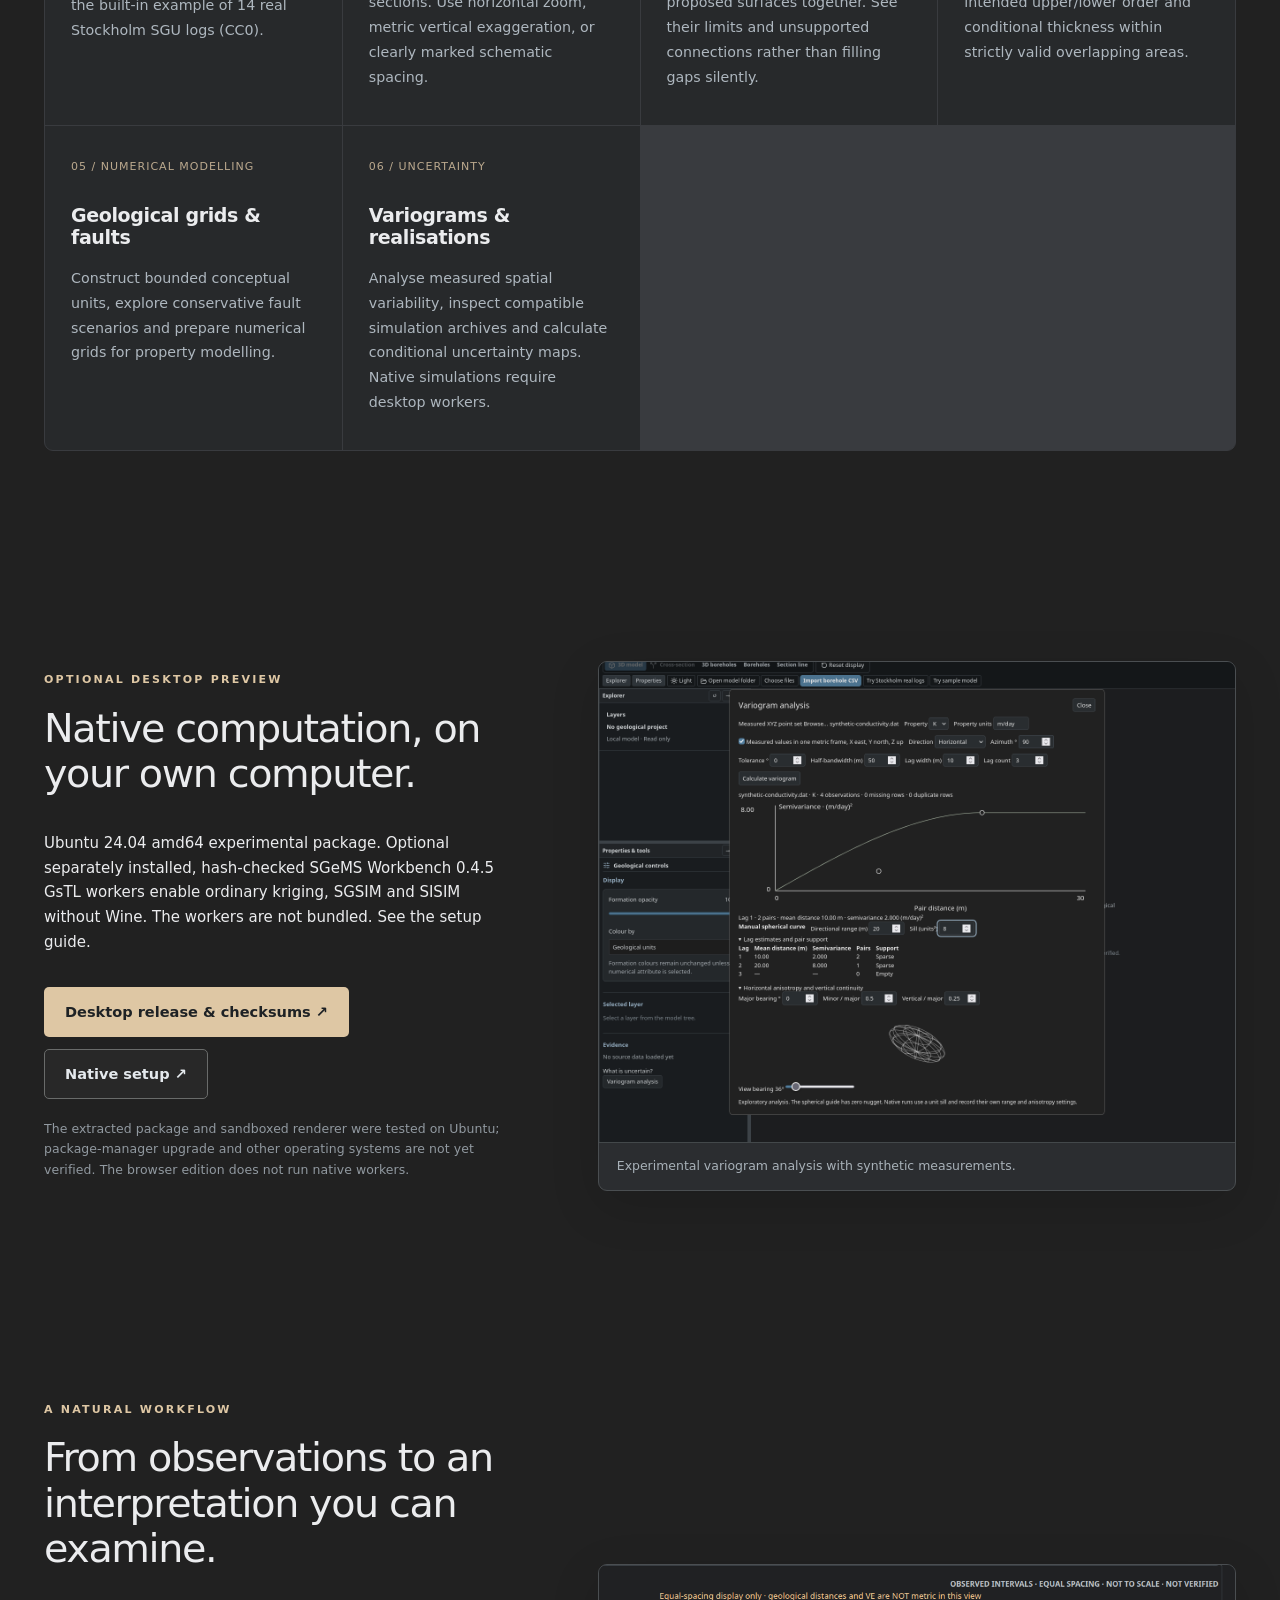
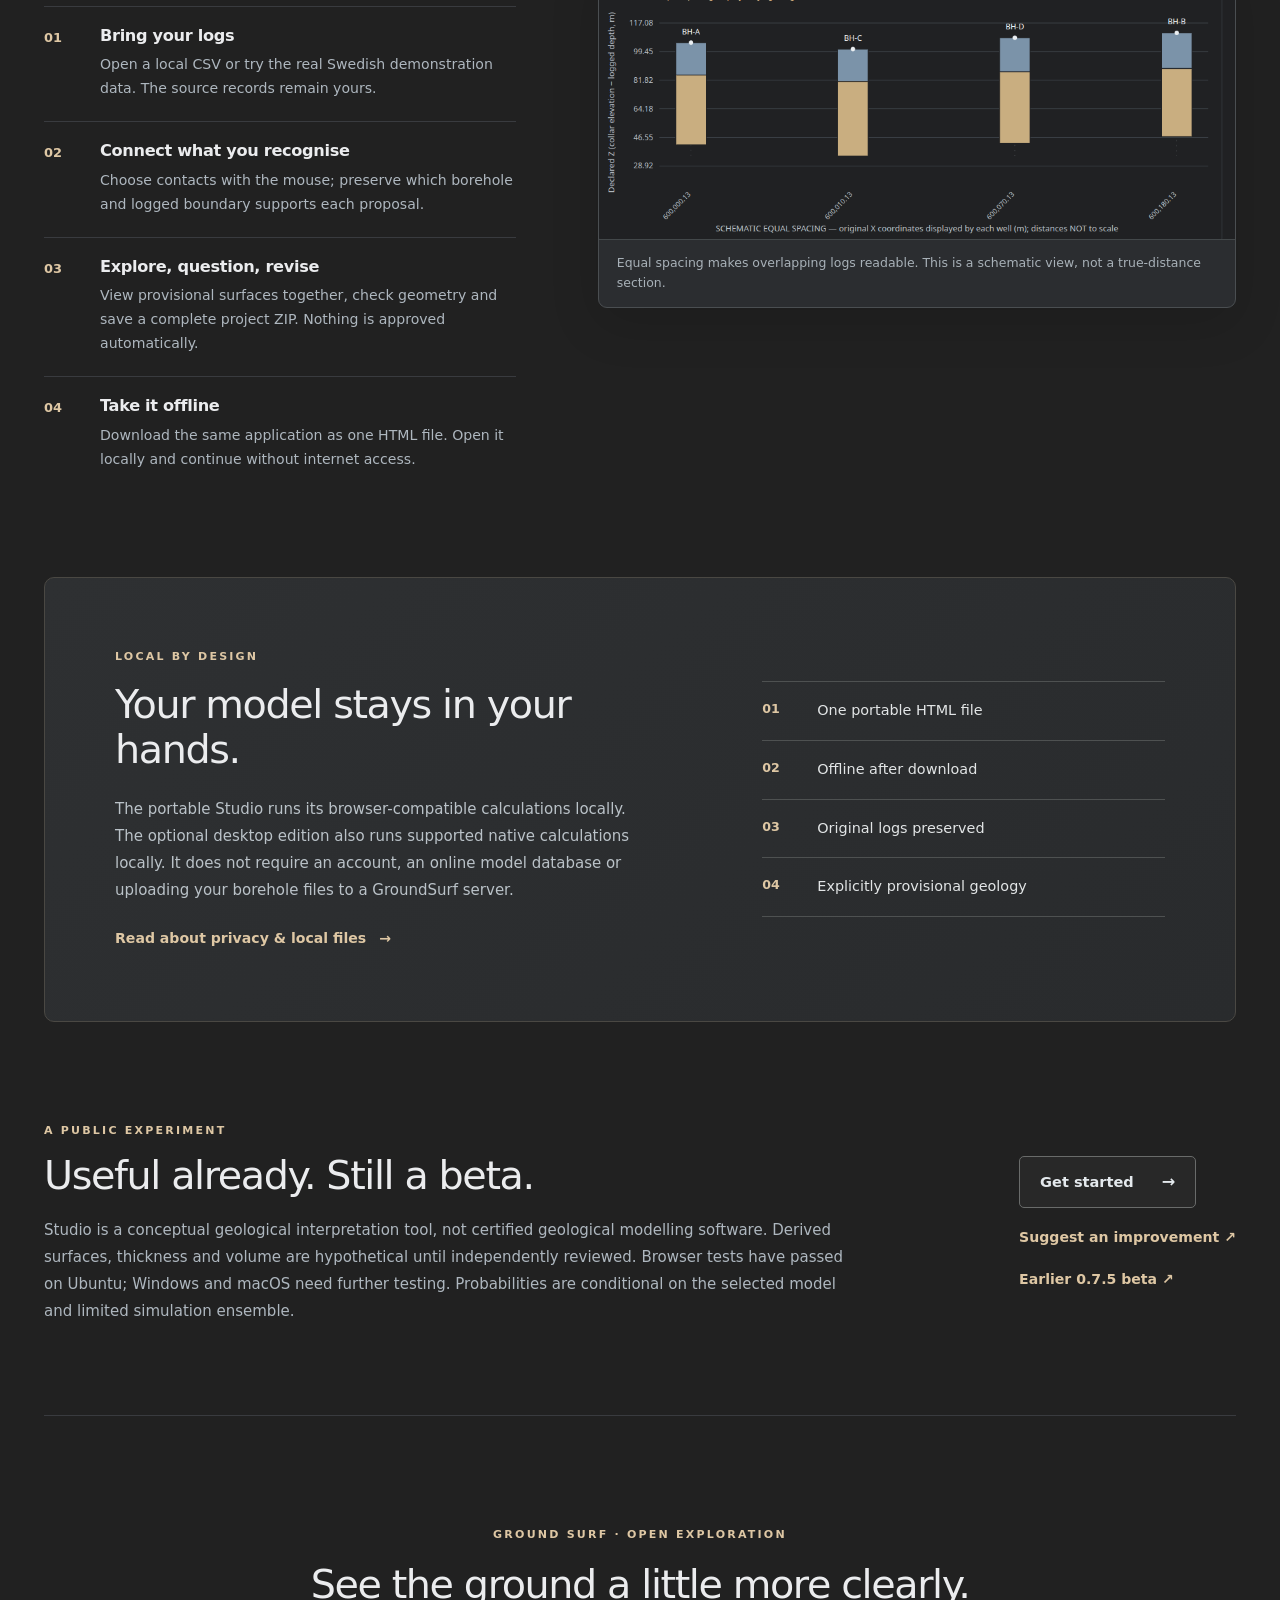
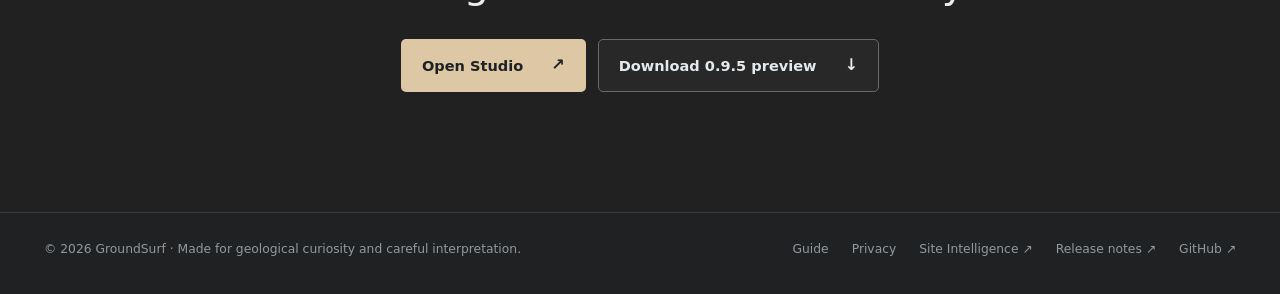
==== commit 7e47f5bc: "Publish verified Studio 0.9.5 experimental preview alongside 0.7.5 beta" ====
--- a/index.html
+++ b/index.html
@@ -25,7 +25,7 @@
         <a href="#capabilities">Capabilities</a>
         <a href="#workflow">How it works</a>
         <a href="guide/">Guide</a>
-        <a class="nav-launch" href="app/">Open Studio <span aria-hidden="true">↗</span></a>
+        <a class="nav-launch" href="preview/">Open Studio <span aria-hidden="true">↗</span></a>
       </nav>
     </div>
   </header>
@@ -33,22 +33,22 @@
   <main id="main">
     <section class="hero shell" aria-labelledby="hero-title">
       <div class="hero-text">
-        <div class="eyebrow"><span class="status-dot" aria-hidden="true"></span> PUBLIC BETA · 0.7.5 · EXPERIMENTAL</div>
+        <div class="eyebrow"><span class="status-dot" aria-hidden="true"></span> PUBLIC BETA · 0.9.5 PREVIEW · EXPERIMENTAL</div>
         <h1 id="hero-title">A clearer way to <em>see beneath</em> the surface.</h1>
         <p class="hero-lead">Import boreholes. Draw correlations. Explore 3D geological interpretations. Keep the original evidence separate from what you infer.</p>
-        <p class="hero-aside">A small, local-first workspace for geologists. No account. No installer. No modelling server.</p>
+        <p class="hero-aside">A local-first workspace for geologists. No account or modelling server. Open in your browser or explore the optional Ubuntu desktop edition.</p>
         <div class="action-row">
-          <a class="button button-primary" href="app/">Open Studio <span aria-hidden="true">↗</span></a>
-          <a class="button button-secondary" download="GroundSurf-Studio-0.7.5-beta.html" href="download/GroundSurf-Studio-0.7.5-beta.html">Download offline <span aria-hidden="true">↓</span></a>
+          <a class="button button-primary" href="preview/">Open Studio <span aria-hidden="true">↗</span></a>
+          <a class="button button-secondary" download="GroundSurf-Studio-0.9.5-preview1.html" href="download/GroundSurf-Studio-0.9.5-preview1.html">Download offline <span aria-hidden="true">↓</span></a>
         </div>
-        <p class="micro">Free public beta · 1.16 MB HTML · Firefox &amp; Chromium tested on Ubuntu · <a class="inline-release" href="https://github.com/wtzet-eng/groundsurf-studio-web/releases/tag/v0.7.5-beta.1">Release notes ↗</a></p>
+        <p class="micro">Free public beta · 1.33 MB HTML · Firefox &amp; Chromium tested on Ubuntu · <a class="inline-release" href="https://github.com/wtzet-eng/groundsurf-studio-web/releases/tag/v0.9.5-preview.1">Release notes ↗</a></p>
       </div>
       <div class="hero-visual" aria-label="GroundSurf Studio preview">
         <div class="visual-window">
           <div class="window-bar"><span class="traffic-dots" aria-hidden="true"><i></i><i></i><i></i></span><span>GroundSurf Studio · Geological interpretation</span><span class="window-state">OFFLINE</span></div>
-          <img src="assets/hero-surfaces.png" alt="Screenshot of GroundSurf Studio displaying separate conceptual geological surfaces, geometry warnings and thickness analysis in its dark interface." width="1570" height="1000" loading="eager" decoding="async">
+          <img src="assets/docked-workspace.png" alt="GroundSurf Studio docked workspace with compact borehole explorer and 3D source logs." width="1728" height="889" loading="eager" decoding="async">
         </div>
-        <p class="visual-caption">Illustrative synthetic geological interpretations — not surveyed site geology.</p>
+        <p class="visual-caption">Dockable workspace with reported Stockholm logs — not an independently verified geological model.</p>
       </div>
     </section>
 
@@ -60,13 +60,19 @@
     </section>
 
     <section class="section shell" id="capabilities" aria-labelledby="capabilities-title">
-      <div class="section-heading"><p class="overline">THE WORKBENCH</p><h2 id="capabilities-title">The essential tools, without the noise.</h2><p>Everything happens in your browser, using local data and carefully labelled interpretations.</p></div>
+      <div class="section-heading"><p class="overline">THE WORKBENCH</p><h2 id="capabilities-title">The essential tools, without the noise.</h2><p>Local data, geological interpretation, spatial statistics and clearly labelled uncertainty.</p></div>
       <div class="feature-grid">
         <article class="feature"><span class="feature-index">01 / Evidence</span><h3>Real borehole logs</h3><p>Import logged intervals, inspect depth and lithology, or explore the built-in example of 14 real Stockholm SGU logs (CC0).</p></article>
         <article class="feature"><span class="feature-index">02 / Interpretation</span><h3>Quick mouse correlations</h3><p>Connect exact logged contacts in sections. Use horizontal zoom, metric vertical exaggeration, or clearly marked schematic spacing.</p></article>
         <article class="feature"><span class="feature-index">03 / Geometry</span><h3>Conceptual 3D surfaces</h3><p>Review multiple manually proposed surfaces together. See their limits and unsupported connections rather than filling gaps silently.</p></article>
         <article class="feature"><span class="feature-index">04 / Review</span><h3>Quality &amp; thickness checks</h3><p>Inspect geometrical crossings, intended upper/lower order and conditional thickness within strictly valid overlapping areas.</p></article>
+        <article class="feature"><span class="feature-index">05 / Numerical modelling</span><h3>Geological grids &amp; faults</h3><p>Construct bounded conceptual units, explore conservative fault scenarios and prepare numerical grids for property modelling.</p></article>
+        <article class="feature"><span class="feature-index">06 / Uncertainty</span><h3>Variograms &amp; realisations</h3><p>Analyse measured spatial variability, inspect compatible simulation archives and calculate conditional uncertainty maps. Native simulations require desktop workers.</p></article>
       </div>
+    </section>
+    <section class="section section-split shell" id="desktop">
+      <div class="split-copy"><p class="overline">OPTIONAL DESKTOP PREVIEW</p><h2>Native computation, on your own computer.</h2><p>Ubuntu 24.04 amd64 experimental package. Optional separately installed, hash-checked SGeMS Workbench 0.4.5 GsTL workers enable ordinary kriging, SGSIM and SISIM without Wine. The workers are not bundled. See the setup guide.</p><div class="action-row"><a class="button button-primary" href="https://github.com/wtzet-eng/groundsurf-studio-web/releases/tag/v0.9.5-preview.1">Desktop release &amp; checksums ↗</a><a class="button button-secondary" href="guide/NATIVE-GEOSTATISTICS-0.9.1.md">Native setup ↗</a></div><p class="micro">The extracted package and sandboxed renderer were tested on Ubuntu; package-manager upgrade and other operating systems are not yet verified. The browser edition does not run native workers.</p></div>
+      <figure class="workflow-figure"><img src="assets/variogram-preview.png" alt="Directional variogram and range ellipsoid using synthetic test measurements." loading="lazy"><figcaption>Experimental variogram analysis with synthetic measurements.</figcaption></figure>
     </section>
 
     <section class="section section-split shell" id="workflow" aria-labelledby="workflow-title">
@@ -85,7 +91,7 @@
     </section>
 
     <section class="section assurance shell" aria-labelledby="assurance-title">
-      <div class="assurance-copy"><p class="overline">LOCAL BY DESIGN</p><h2 id="assurance-title">Your model stays in your hands.</h2><p>The Studio beta runs its modelling calculations in your browser. It does not require an account, an online model database or uploading your borehole files to a GroundSurf server.</p><a class="inline-link" href="privacy/">Read about privacy &amp; local files <span aria-hidden="true">→</span></a></div>
+      <div class="assurance-copy"><p class="overline">LOCAL BY DESIGN</p><h2 id="assurance-title">Your model stays in your hands.</h2><p>The portable Studio runs its browser-compatible calculations locally. The optional desktop edition also runs supported native calculations locally. It does not require an account, an online model database or uploading your borehole files to a GroundSurf server.</p><a class="inline-link" href="privacy/">Read about privacy &amp; local files <span aria-hidden="true">→</span></a></div>
       <div class="assurance-points">
         <div><strong>01</strong><span>One portable HTML file</span></div>
         <div><strong>02</strong><span>Offline after download</span></div>
@@ -95,13 +101,13 @@
     </section>
 
     <section class="beta-note shell" aria-labelledby="beta-title">
-      <div><p class="overline">A PUBLIC EXPERIMENT</p><h2 id="beta-title">Useful already. Still a beta.</h2><p>Studio is a conceptual geological interpretation tool, not certified geological modelling software. Derived surfaces, thickness and volume are hypothetical until independently reviewed. Browser tests have passed on Ubuntu; Windows and macOS need further testing.</p></div>
-      <div class="beta-links"><a class="button button-secondary" href="guide/">Get started <span aria-hidden="true">→</span></a><a class="inline-link" href="https://github.com/wtzet-eng/groundsurf-studio-web/issues" target="_blank" rel="noopener noreferrer">Suggest an improvement ↗</a></div>
+      <div><p class="overline">A PUBLIC EXPERIMENT</p><h2 id="beta-title">Useful already. Still a beta.</h2><p>Studio is a conceptual geological interpretation tool, not certified geological modelling software. Derived surfaces, thickness and volume are hypothetical until independently reviewed. Browser tests have passed on Ubuntu; Windows and macOS need further testing. Probabilities are conditional on the selected model and limited simulation ensemble.</p></div>
+      <div class="beta-links"><a class="button button-secondary" href="guide/">Get started <span aria-hidden="true">→</span></a><a class="inline-link" href="https://github.com/wtzet-eng/groundsurf-studio-web/issues" target="_blank" rel="noopener noreferrer">Suggest an improvement ↗</a><a class="inline-link" href="app/">Earlier 0.7.5 beta ↗</a></div>
     </section>
 
-    <section class="final-cta shell"><p class="overline">GROUND SURF · OPEN EXPLORATION</p><h2>See the ground a little more clearly.</h2><div class="action-row action-row-center"><a class="button button-primary" href="app/">Open Studio <span aria-hidden="true">↗</span></a><a class="button button-secondary" download="GroundSurf-Studio-0.7.5-beta.html" href="download/GroundSurf-Studio-0.7.5-beta.html">Download 0.7.5 beta <span aria-hidden="true">↓</span></a></div></section>
+    <section class="final-cta shell"><p class="overline">GROUND SURF · OPEN EXPLORATION</p><h2>See the ground a little more clearly.</h2><div class="action-row action-row-center"><a class="button button-primary" href="preview/">Open Studio <span aria-hidden="true">↗</span></a><a class="button button-secondary" download="GroundSurf-Studio-0.9.5-preview1.html" href="download/GroundSurf-Studio-0.9.5-preview1.html">Download 0.9.5 preview <span aria-hidden="true">↓</span></a></div></section>
   </main>
 
-  <footer class="footer"><div class="shell footer-content"><span>© <span id="year">2026</span> GroundSurf · Made for geological curiosity and careful interpretation.</span><nav aria-label="Footer navigation"><a href="guide/">Guide</a><a href="privacy/">Privacy</a><a href="https://groundsurf.net" target="_blank" rel="noopener noreferrer">Site Intelligence ↗</a><a href="https://github.com/wtzet-eng/groundsurf-studio-web/releases/tag/v0.7.5-beta.1" target="_blank" rel="noopener noreferrer">Release notes ↗</a><a href="https://github.com/wtzet-eng/groundsurf-studio-web" target="_blank" rel="noopener noreferrer">GitHub ↗</a></nav></div></footer>
+  <footer class="footer"><div class="shell footer-content"><span>© <span id="year">2026</span> GroundSurf · Made for geological curiosity and careful interpretation.</span><nav aria-label="Footer navigation"><a href="guide/">Guide</a><a href="privacy/">Privacy</a><a href="https://groundsurf.net" target="_blank" rel="noopener noreferrer">Site Intelligence ↗</a><a href="https://github.com/wtzet-eng/groundsurf-studio-web/releases/tag/v0.9.5-preview.1" target="_blank" rel="noopener noreferrer">Release notes ↗</a><a href="https://github.com/wtzet-eng/groundsurf-studio-web" target="_blank" rel="noopener noreferrer">GitHub ↗</a></nav></div></footer>
 </body>
 </html>
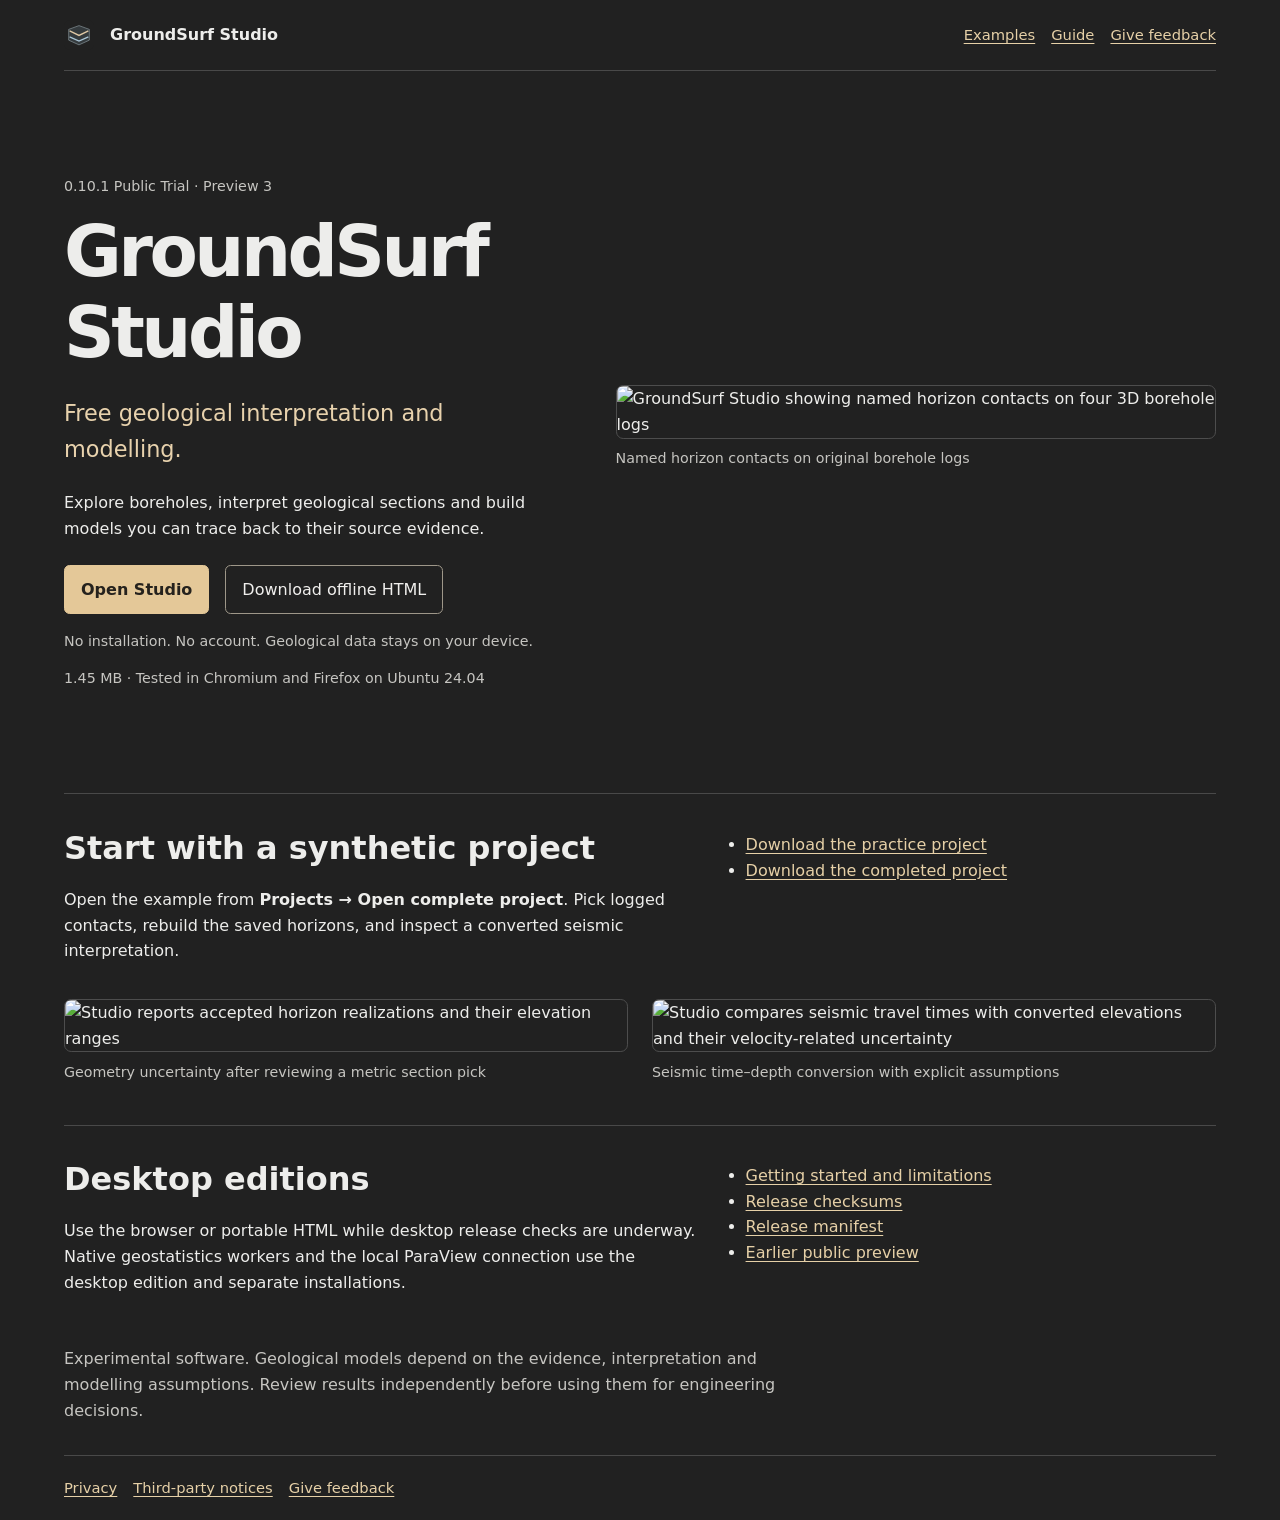
==== commit ee427643: "Prepare browser-first Studio public trial presentation" ====
--- a/index.html
+++ b/index.html
@@ -2,112 +2,66 @@
 <html lang="en">
 <head>
   <meta charset="utf-8">
-  <meta name="viewport" content="width=device-width,initial-scale=1">
-  <meta name="color-scheme" content="dark">
-  <meta name="theme-color" content="#212121">
-  <meta name="description" content="GroundSurf Studio: a free, offline-first geological workbench for real boreholes, manual correlation, conceptual 3D surfaces and careful interpretation.">
-  <meta property="og:type" content="website">
-  <meta property="og:title" content="GroundSurf Studio — Geological modelling, made approachable">
-  <meta property="og:description" content="A lightweight, offline-first geological interpretation workbench. Open in your browser or download one HTML file.">
-  <title>GroundSurf Studio — Geological modelling, made approachable</title>
+  <meta name="viewport" content="width=device-width, initial-scale=1">
+  <meta name="description" content="Free geological interpretation and modelling. Open GroundSurf Studio in your browser or download a single offline HTML file.">
+  <title>GroundSurf Studio | Public Trial</title>
   <link rel="icon" href="assets/icon.svg" type="image/svg+xml">
-  <link rel="stylesheet" href="assets/site.css">
+  <link rel="stylesheet" href="assets/trial.css">
 </head>
 <body>
-  <a class="skip-link" href="#main">Skip to content</a>
-  <header class="topbar">
-    <div class="shell nav-shell">
-      <a class="brand" href="./" aria-label="GroundSurf Studio home">
-        <span class="brand-mark" aria-hidden="true"><svg viewBox="0 0 38 38" width="38" height="38"><path d="M4 11 19 6l15 5v15l-15 6L4 26z" fill="#343a3d" stroke="#879399" stroke-width=".8"/><path d="m6 13 13 6 13-6" stroke="#d7c0a0" stroke-width="2" fill="none"/><path d="m6 21 13 5 13-5" stroke="#99b4c0" stroke-width="2" fill="none"/></svg></span>
-        <span class="brand-name">GroundSurf <span>Studio</span></span>
-      </a>
-      <nav class="nav-links" aria-label="Main navigation">
-        <a href="#capabilities">Capabilities</a>
-        <a href="#workflow">How it works</a>
-        <a href="guide/">Guide</a>
-        <a class="nav-launch" href="preview/">Open Studio <span aria-hidden="true">↗</span></a>
-      </nav>
-    </div>
+  <a class="skip" href="#main">Skip to content</a>
+  <header class="top wrap">
+    <a class="brand" href="./"><img src="assets/icon.svg" alt="" width="30" height="30"> GroundSurf Studio</a>
+    <nav aria-label="Main navigation"><a href="#examples">Examples</a><a href="trial/guide.html">Guide</a>
+      <a href="https://github.com/wtzet-eng/groundsurf-studio-web/issues">Give feedback</a></nav>
   </header>
-
-  <main id="main">
-    <section class="hero shell" aria-labelledby="hero-title">
-      <div class="hero-text">
-        <div class="eyebrow"><span class="status-dot" aria-hidden="true"></span> PUBLIC BETA · 0.9.5 PREVIEW · EXPERIMENTAL</div>
-        <h1 id="hero-title">A clearer way to <em>see beneath</em> the surface.</h1>
-        <p class="hero-lead">Import boreholes. Draw correlations. Explore 3D geological interpretations. Keep the original evidence separate from what you infer.</p>
-        <p class="hero-aside">A local-first workspace for geologists. No account or modelling server. Open in your browser or explore the optional Ubuntu desktop edition.</p>
-        <div class="action-row">
-          <a class="button button-primary" href="preview/">Open Studio <span aria-hidden="true">↗</span></a>
-          <a class="button button-secondary" download="GroundSurf-Studio-0.9.5-preview1.html" href="download/GroundSurf-Studio-0.9.5-preview1.html">Download offline <span aria-hidden="true">↓</span></a>
+  <main id="main" class="wrap">
+    <section class="hero">
+      <div>
+        <p class="release">0.10.1 Public Trial · Preview 3</p>
+        <h1>GroundSurf Studio</h1>
+        <p class="lede">Free geological interpretation and modelling.</p>
+        <p>Explore boreholes, interpret geological sections and build models you can trace back to their source evidence.</p>
+        <div class="actions">
+          <a class="button primary" href="trial/GroundSurf-Studio-0.10.1-preview3-PORTABLE-OFFLINE.html">Open Studio</a>
+          <a class="button" href="trial/GroundSurf-Studio-0.10.1-preview3-PORTABLE-OFFLINE.html" download>Download offline HTML</a>
         </div>
-        <p class="micro">Free public beta · 1.33 MB HTML · Firefox &amp; Chromium tested on Ubuntu · <a class="inline-release" href="https://github.com/wtzet-eng/groundsurf-studio-web/releases/tag/v0.9.5-preview.1">Release notes ↗</a></p>
+        <p class="quiet">No installation. No account. Geological data stays on your device.</p>
+        <p class="quiet">1.45 MB · Tested in Chromium and Firefox on Ubuntu 24.04</p>
       </div>
-      <div class="hero-visual" aria-label="GroundSurf Studio preview">
-        <div class="visual-window">
-          <div class="window-bar"><span class="traffic-dots" aria-hidden="true"><i></i><i></i><i></i></span><span>GroundSurf Studio · Geological interpretation</span><span class="window-state">OFFLINE</span></div>
-          <img src="assets/docked-workspace.png" alt="GroundSurf Studio docked workspace with compact borehole explorer and 3D source logs." width="1728" height="889" loading="eager" decoding="async">
-        </div>
-        <p class="visual-caption">Dockable workspace with reported Stockholm logs — not an independently verified geological model.</p>
-      </div>
-    </section>
-
-    <div class="shell separator" role="presentation"></div>
-    <section class="principle shell" aria-label="Studio principle">
-      <span class="quote-symbol" aria-hidden="true">“</span>
-      <p><strong>What we observed</strong> and <strong>what we interpret</strong> should never be confused.</p>
-      <span class="principle-aside">The principle behind GroundSurf Studio</span>
-    </section>
-
-    <section class="section shell" id="capabilities" aria-labelledby="capabilities-title">
-      <div class="section-heading"><p class="overline">THE WORKBENCH</p><h2 id="capabilities-title">The essential tools, without the noise.</h2><p>Local data, geological interpretation, spatial statistics and clearly labelled uncertainty.</p></div>
-      <div class="feature-grid">
-        <article class="feature"><span class="feature-index">01 / Evidence</span><h3>Real borehole logs</h3><p>Import logged intervals, inspect depth and lithology, or explore the built-in example of 14 real Stockholm SGU logs (CC0).</p></article>
-        <article class="feature"><span class="feature-index">02 / Interpretation</span><h3>Quick mouse correlations</h3><p>Connect exact logged contacts in sections. Use horizontal zoom, metric vertical exaggeration, or clearly marked schematic spacing.</p></article>
-        <article class="feature"><span class="feature-index">03 / Geometry</span><h3>Conceptual 3D surfaces</h3><p>Review multiple manually proposed surfaces together. See their limits and unsupported connections rather than filling gaps silently.</p></article>
-        <article class="feature"><span class="feature-index">04 / Review</span><h3>Quality &amp; thickness checks</h3><p>Inspect geometrical crossings, intended upper/lower order and conditional thickness within strictly valid overlapping areas.</p></article>
-        <article class="feature"><span class="feature-index">05 / Numerical modelling</span><h3>Geological grids &amp; faults</h3><p>Construct bounded conceptual units, explore conservative fault scenarios and prepare numerical grids for property modelling.</p></article>
-        <article class="feature"><span class="feature-index">06 / Uncertainty</span><h3>Variograms &amp; realisations</h3><p>Analyse measured spatial variability, inspect compatible simulation archives and calculate conditional uncertainty maps. Native simulations require desktop workers.</p></article>
-      </div>
-    </section>
-    <section class="section section-split shell" id="desktop">
-      <div class="split-copy"><p class="overline">OPTIONAL DESKTOP PREVIEW</p><h2>Native computation, on your own computer.</h2><p>Ubuntu 24.04 amd64 experimental package. Optional separately installed, hash-checked SGeMS Workbench 0.4.5 GsTL workers enable ordinary kriging, SGSIM and SISIM without Wine. The workers are not bundled. See the setup guide.</p><div class="action-row"><a class="button button-primary" href="https://github.com/wtzet-eng/groundsurf-studio-web/releases/tag/v0.9.5-preview.1">Desktop release &amp; checksums ↗</a><a class="button button-secondary" href="guide/NATIVE-GEOSTATISTICS-0.9.1.md">Native setup ↗</a></div><p class="micro">The extracted package and sandboxed renderer were tested on Ubuntu; package-manager upgrade and other operating systems are not yet verified. The browser edition does not run native workers.</p></div>
-      <figure class="workflow-figure"><img src="assets/variogram-preview.png" alt="Directional variogram and range ellipsoid using synthetic test measurements." loading="lazy"><figcaption>Experimental variogram analysis with synthetic measurements.</figcaption></figure>
-    </section>
-
-    <section class="section section-split shell" id="workflow" aria-labelledby="workflow-title">
-      <div class="split-copy">
-        <p class="overline">A NATURAL WORKFLOW</p>
-        <h2 id="workflow-title">From observations to an interpretation you can examine.</h2>
-        <div class="step"><span>01</span><div><h3>Bring your logs</h3><p>Open a local CSV or try the real Swedish demonstration data. The source records remain yours.</p></div></div>
-        <div class="step"><span>02</span><div><h3>Connect what you recognise</h3><p>Choose contacts with the mouse; preserve which borehole and logged boundary supports each proposal.</p></div></div>
-        <div class="step"><span>03</span><div><h3>Explore, question, revise</h3><p>View provisional surfaces together, check geometry and save a complete project ZIP. Nothing is approved automatically.</p></div></div>
-        <div class="step"><span>04</span><div><h3>Take it offline</h3><p>Download the same application as one HTML file. Open it locally and continue without internet access.</p></div></div>
-      </div>
-      <figure class="workflow-figure">
-        <img src="assets/section-preview.png" alt="Example borehole correlation section with evenly spaced synthetic boreholes and the clear schematic, not-to-scale warning." loading="lazy" width="1000" height="540">
-        <figcaption>Equal spacing makes overlapping logs readable. This is a schematic view, not a true-distance section.</figcaption>
+      <figure>
+        <img src="trial/Named-horizon.png" alt="GroundSurf Studio showing named horizon contacts on four 3D borehole logs">
+        <figcaption>Named horizon contacts on original borehole logs</figcaption>
       </figure>
     </section>
-
-    <section class="section assurance shell" aria-labelledby="assurance-title">
-      <div class="assurance-copy"><p class="overline">LOCAL BY DESIGN</p><h2 id="assurance-title">Your model stays in your hands.</h2><p>The portable Studio runs its browser-compatible calculations locally. The optional desktop edition also runs supported native calculations locally. It does not require an account, an online model database or uploading your borehole files to a GroundSurf server.</p><a class="inline-link" href="privacy/">Read about privacy &amp; local files <span aria-hidden="true">→</span></a></div>
-      <div class="assurance-points">
-        <div><strong>01</strong><span>One portable HTML file</span></div>
-        <div><strong>02</strong><span>Offline after download</span></div>
-        <div><strong>03</strong><span>Original logs preserved</span></div>
-        <div><strong>04</strong><span>Explicitly provisional geology</span></div>
+    <section id="examples" class="band">
+      <div>
+        <h2>Start with a synthetic project</h2>
+        <p>Open the example from <strong>Projects → Open complete project</strong>. Pick logged contacts, rebuild the saved horizons, and inspect a converted seismic interpretation.</p>
       </div>
+      <ul class="links">
+        <li><a href="trial/Synthetic-project-continuity.zip" download>Download the practice project</a></li>
+        <li><a href="trial/Synthetic-project-continuity-completed.zip" download>Download the completed project</a></li>
+      </ul>
     </section>
-
-    <section class="beta-note shell" aria-labelledby="beta-title">
-      <div><p class="overline">A PUBLIC EXPERIMENT</p><h2 id="beta-title">Useful already. Still a beta.</h2><p>Studio is a conceptual geological interpretation tool, not certified geological modelling software. Derived surfaces, thickness and volume are hypothetical until independently reviewed. Browser tests have passed on Ubuntu; Windows and macOS need further testing. Probabilities are conditional on the selected model and limited simulation ensemble.</p></div>
-      <div class="beta-links"><a class="button button-secondary" href="guide/">Get started <span aria-hidden="true">→</span></a><a class="inline-link" href="https://github.com/wtzet-eng/groundsurf-studio-web/issues" target="_blank" rel="noopener noreferrer">Suggest an improvement ↗</a><a class="inline-link" href="app/">Earlier 0.7.5 beta ↗</a></div>
+    <section class="gallery" aria-label="Studio screenshots">
+      <figure><img src="trial/Horizon-geometry.png" alt="Studio reports accepted horizon realizations and their elevation ranges" loading="lazy">
+        <figcaption>Geometry uncertainty after reviewing a metric section pick</figcaption></figure>
+      <figure><img src="trial/Time-depth.png" alt="Studio compares seismic travel times with converted elevations and their velocity-related uncertainty" loading="lazy">
+        <figcaption>Seismic time–depth conversion with explicit assumptions</figcaption></figure>
     </section>
-
-    <section class="final-cta shell"><p class="overline">GROUND SURF · OPEN EXPLORATION</p><h2>See the ground a little more clearly.</h2><div class="action-row action-row-center"><a class="button button-primary" href="preview/">Open Studio <span aria-hidden="true">↗</span></a><a class="button button-secondary" download="GroundSurf-Studio-0.9.5-preview1.html" href="download/GroundSurf-Studio-0.9.5-preview1.html">Download 0.9.5 preview <span aria-hidden="true">↓</span></a></div></section>
+    <section class="band">
+      <div><h2>Desktop editions</h2><p>Use the browser or portable HTML while desktop release checks are underway. Native geostatistics workers and the local ParaView connection use the desktop edition and separate installations.</p></div>
+      <ul class="links">
+        <li><a href="trial/guide.html">Getting started and limitations</a></li>
+        <li><a href="trial/SHA256SUMS.txt">Release checksums</a></li>
+        <li><a href="trial/release-manifest.json">Release manifest</a></li>
+        <li><a href="preview/">Earlier public preview</a></li>
+      </ul>
+    </section>
+    <p class="notice">Experimental software. Geological models depend on the evidence, interpretation and modelling assumptions. Review results independently before using them for engineering decisions.</p>
   </main>
-
-  <footer class="footer"><div class="shell footer-content"><span>© <span id="year">2026</span> GroundSurf · Made for geological curiosity and careful interpretation.</span><nav aria-label="Footer navigation"><a href="guide/">Guide</a><a href="privacy/">Privacy</a><a href="https://groundsurf.net" target="_blank" rel="noopener noreferrer">Site Intelligence ↗</a><a href="https://github.com/wtzet-eng/groundsurf-studio-web/releases/tag/v0.9.5-preview.1" target="_blank" rel="noopener noreferrer">Release notes ↗</a><a href="https://github.com/wtzet-eng/groundsurf-studio-web" target="_blank" rel="noopener noreferrer">GitHub ↗</a></nav></div></footer>
+  <footer class="wrap"><a href="privacy/">Privacy</a><a href="trial/THIRD-PARTY-NOTICES.txt">Third-party notices</a>
+    <a href="https://github.com/wtzet-eng/groundsurf-studio-web/issues">Give feedback</a></footer>
 </body>
-</html>+</html>
--- a/assets/trial.css
+++ b/assets/trial.css
@@ -0,0 +1,44 @@
+:root {
+  color-scheme: dark;
+  font: 16px/1.6 system-ui, sans-serif;
+  background: #212121;
+  color: #ededeb;
+}
+* { box-sizing: border-box; }
+body { margin: 0; }
+a { color: #e6d0a7; text-underline-offset: .2em; }
+a:focus-visible { outline: 2px solid #efd398; outline-offset: 4px; }
+.wrap { width: min(1152px, calc(100% - 2.5rem)); margin-inline: auto; }
+.skip { position: absolute; left: 1rem; top: -5rem; }
+.skip:focus { top: 1rem; }
+.top, nav, footer, .actions, .brand { display: flex; align-items: center; gap: 1rem; flex-wrap: wrap; }
+.top { justify-content: space-between; padding: 1.25rem 0; border-bottom: 1px solid #494949; }
+.brand { color: #ededeb; text-decoration: none; font-weight: 600; }
+nav a, footer a { font-size: .92rem; }
+.hero { display: grid; grid-template-columns: 1fr 1.2fr; align-items: center; gap: clamp(1.5rem, 4vw, 4rem); padding: clamp(2.5rem, 7vw, 6rem) 0; }
+h1, h2 { line-height: 1.15; font-weight: 650; }
+h1 { font-size: clamp(2.35rem, 5.5vw, 4.8rem); letter-spacing: -.05em; margin: .2em 0; }
+h2 { font-size: clamp(1.4rem, 2.7vw, 2rem); margin-block: 0 .65em; }
+.lede { color: #e8d2ad; font-size: clamp(1.14rem, 2vw, 1.4rem); }
+.release, .quiet, figcaption { color: #c6c5c1; font-size: .89rem; }
+.actions { margin-block: 1.5rem 1rem; }
+.button { display: inline-block; padding: .65rem 1rem; border: 1px solid #9e9789; border-radius: .35rem; color: #f0efed; text-decoration: none; }
+.button:hover { background: #323331; }
+.primary { background: #e4c898; color: #25221d; border-color: #e4c898; font-weight: 650; }
+.primary:hover { background: #f0dbb6; }
+figure { margin: 0; min-width: 0; }
+figure img { display: block; width: 100%; height: auto; border: 1px solid #4d4d4d; border-radius: .45rem; }
+figcaption { padding: .55rem 0; }
+.band { border-top: 1px solid #494949; padding: 2.2rem 0; display: grid; grid-template-columns: 1.3fr 1fr; gap: 1.5rem; }
+.band p { margin-bottom: 0; }
+.links { margin-block: .15rem; padding-left: 1.25rem; }
+.gallery { display: grid; grid-template-columns: repeat(2, minmax(0, 1fr)); gap: 1.5rem; padding-bottom: 2rem; }
+.notice { color: #c6c5c1; max-width: 76ch; margin-bottom: 2rem; }
+footer { padding: 1.25rem 0; border-top: 1px solid #494949; }
+.article { max-width: 74ch; padding-block: 2.5rem; }
+.article h2 { margin-top: 1.5rem; }
+.article li { margin: .6rem 0; }
+@media (max-width: 760px) {
+  .hero, .band, .gallery { grid-template-columns: 1fr; }
+  .top { gap: .5rem 1rem; }
+}
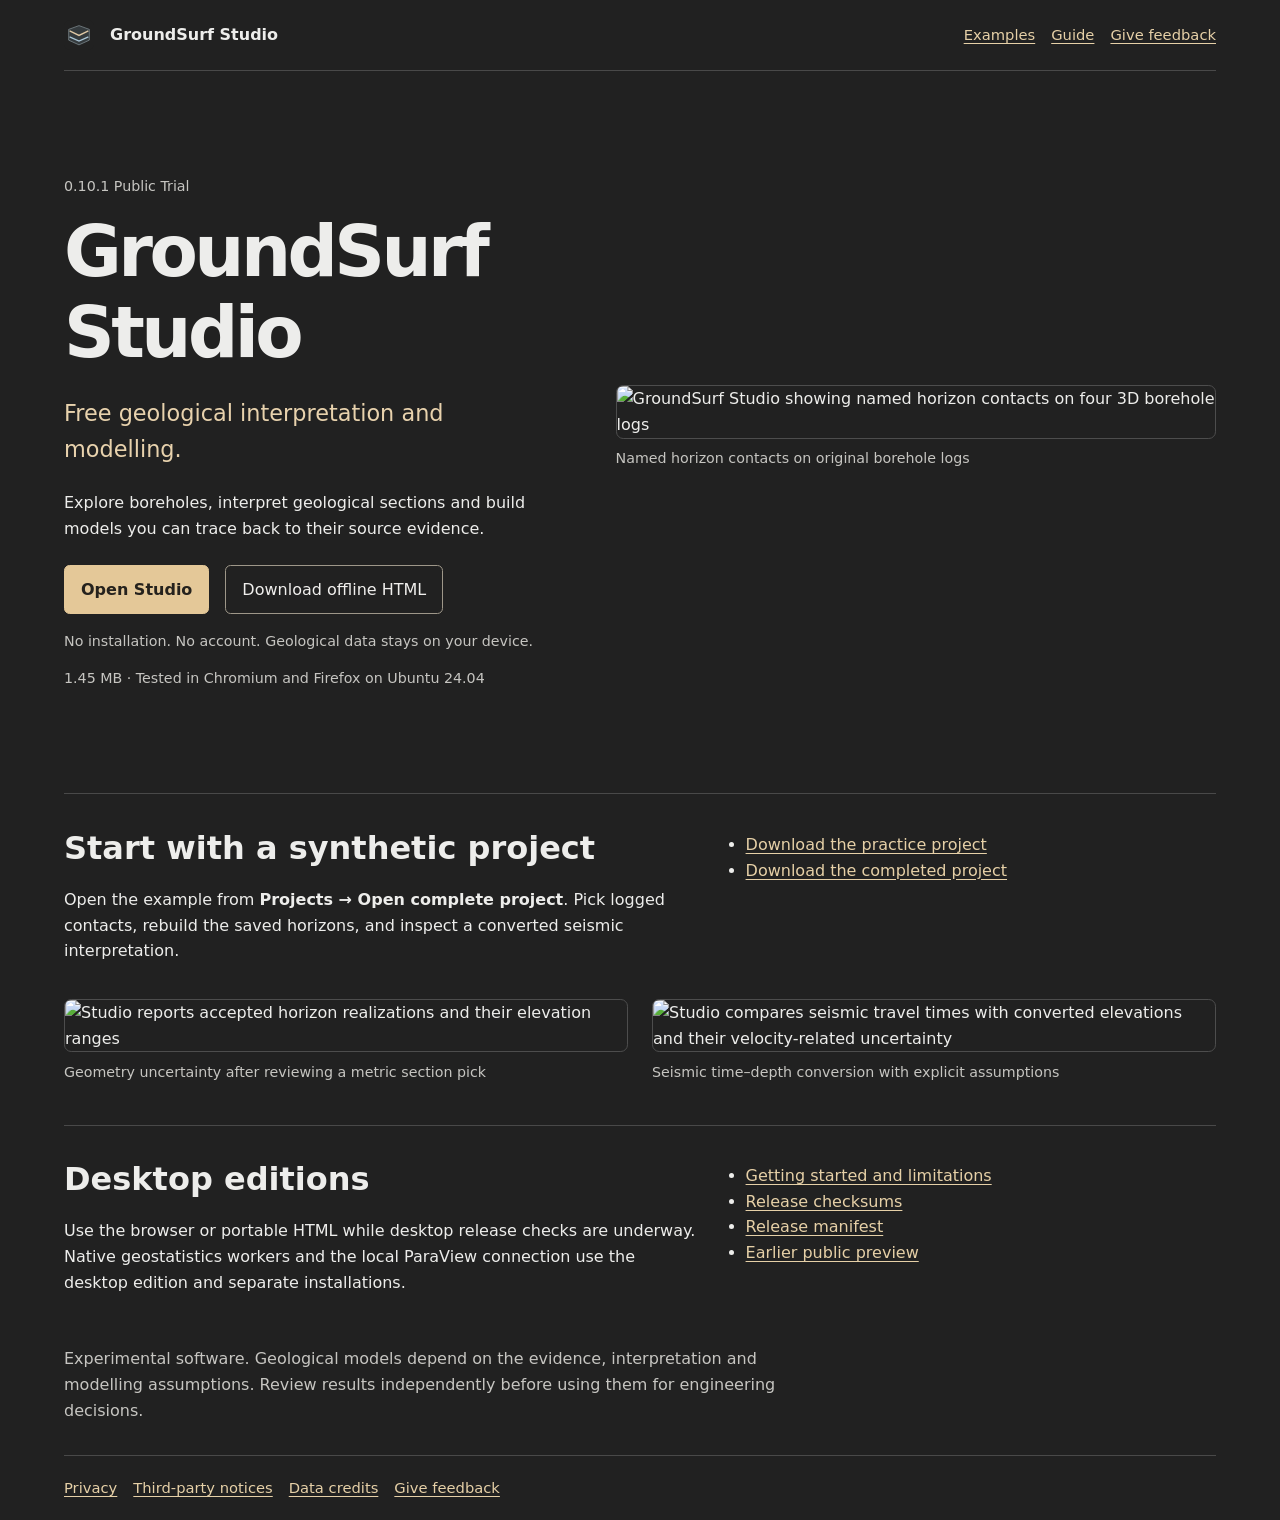
==== commit 2a142b1d: "Use security-updated public trial build identity" ====
--- a/index.html
+++ b/index.html
@@ -18,13 +18,13 @@
   <main id="main" class="wrap">
     <section class="hero">
       <div>
-        <p class="release">0.10.1 Public Trial · Preview 3</p>
+        <p class="release">0.10.1 Public Trial</p>
         <h1>GroundSurf Studio</h1>
         <p class="lede">Free geological interpretation and modelling.</p>
         <p>Explore boreholes, interpret geological sections and build models you can trace back to their source evidence.</p>
         <div class="actions">
-          <a class="button primary" href="trial/GroundSurf-Studio-0.10.1-preview3-PORTABLE-OFFLINE.html">Open Studio</a>
-          <a class="button" href="trial/GroundSurf-Studio-0.10.1-preview3-PORTABLE-OFFLINE.html" download>Download offline HTML</a>
+          <a class="button primary" href="trial/GroundSurf-Studio-0.10.1-trial.1-PORTABLE-OFFLINE.html">Open Studio</a>
+          <a class="button" href="trial/GroundSurf-Studio-0.10.1-trial.1-PORTABLE-OFFLINE.html" download>Download offline HTML</a>
         </div>
         <p class="quiet">No installation. No account. Geological data stays on your device.</p>
         <p class="quiet">1.45 MB · Tested in Chromium and Firefox on Ubuntu 24.04</p>
@@ -61,7 +61,7 @@
     </section>
     <p class="notice">Experimental software. Geological models depend on the evidence, interpretation and modelling assumptions. Review results independently before using them for engineering decisions.</p>
   </main>
-  <footer class="wrap"><a href="privacy/">Privacy</a><a href="trial/THIRD-PARTY-NOTICES.txt">Third-party notices</a>
+  <footer class="wrap"><a href="privacy/">Privacy</a><a href="trial/THIRD-PARTY-NOTICES.txt">Third-party notices</a><a href="trial/DATA-NOTICES.txt">Data credits</a>
     <a href="https://github.com/wtzet-eng/groundsurf-studio-web/issues">Give feedback</a></footer>
 </body>
 </html>
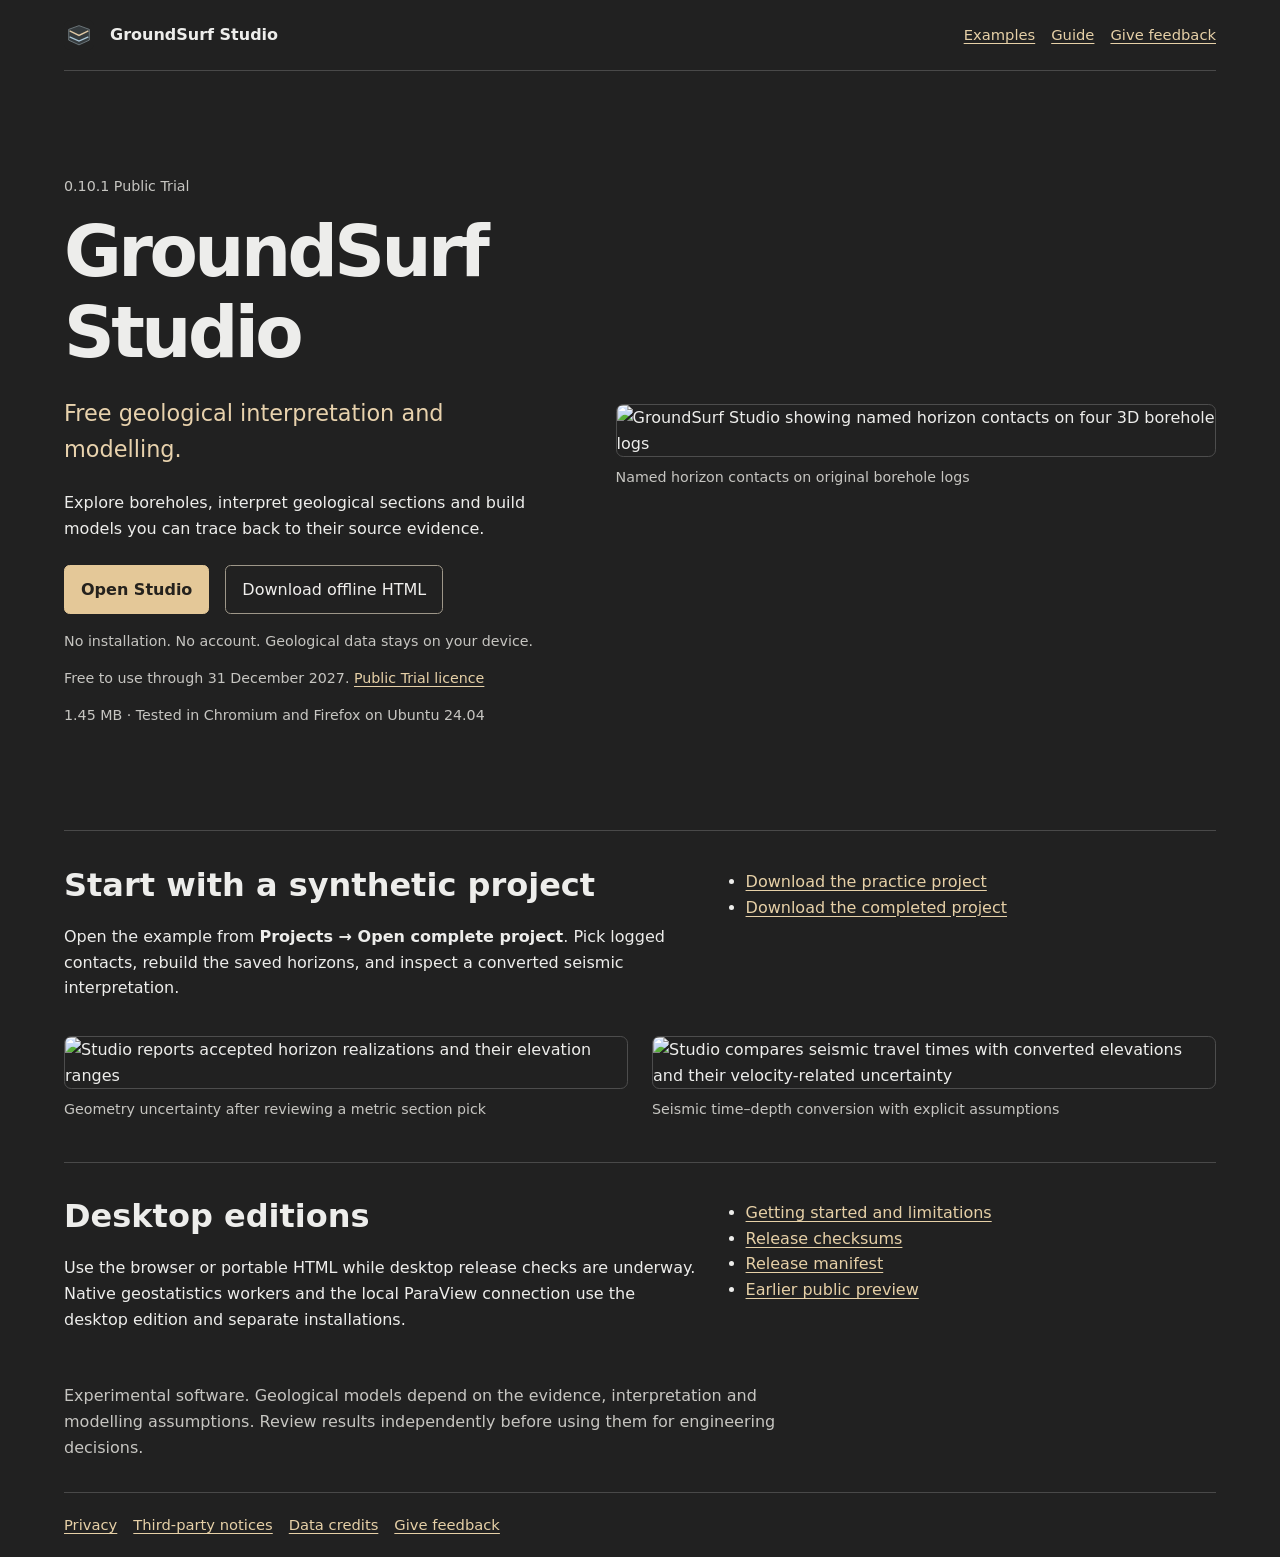
==== commit 2176934a: "Show the approved Public Trial licence period" ====
--- a/index.html
+++ b/index.html
@@ -27,6 +27,7 @@
           <a class="button" href="trial/GroundSurf-Studio-0.10.1-trial.1-PORTABLE-OFFLINE.html" download>Download offline HTML</a>
         </div>
         <p class="quiet">No installation. No account. Geological data stays on your device.</p>
+        <p class="quiet">Free to use through 31 December 2027. <a href="trial/LICENSE-GROUNDSURF.txt">Public Trial licence</a></p>
         <p class="quiet">1.45 MB · Tested in Chromium and Firefox on Ubuntu 24.04</p>
       </div>
       <figure>
